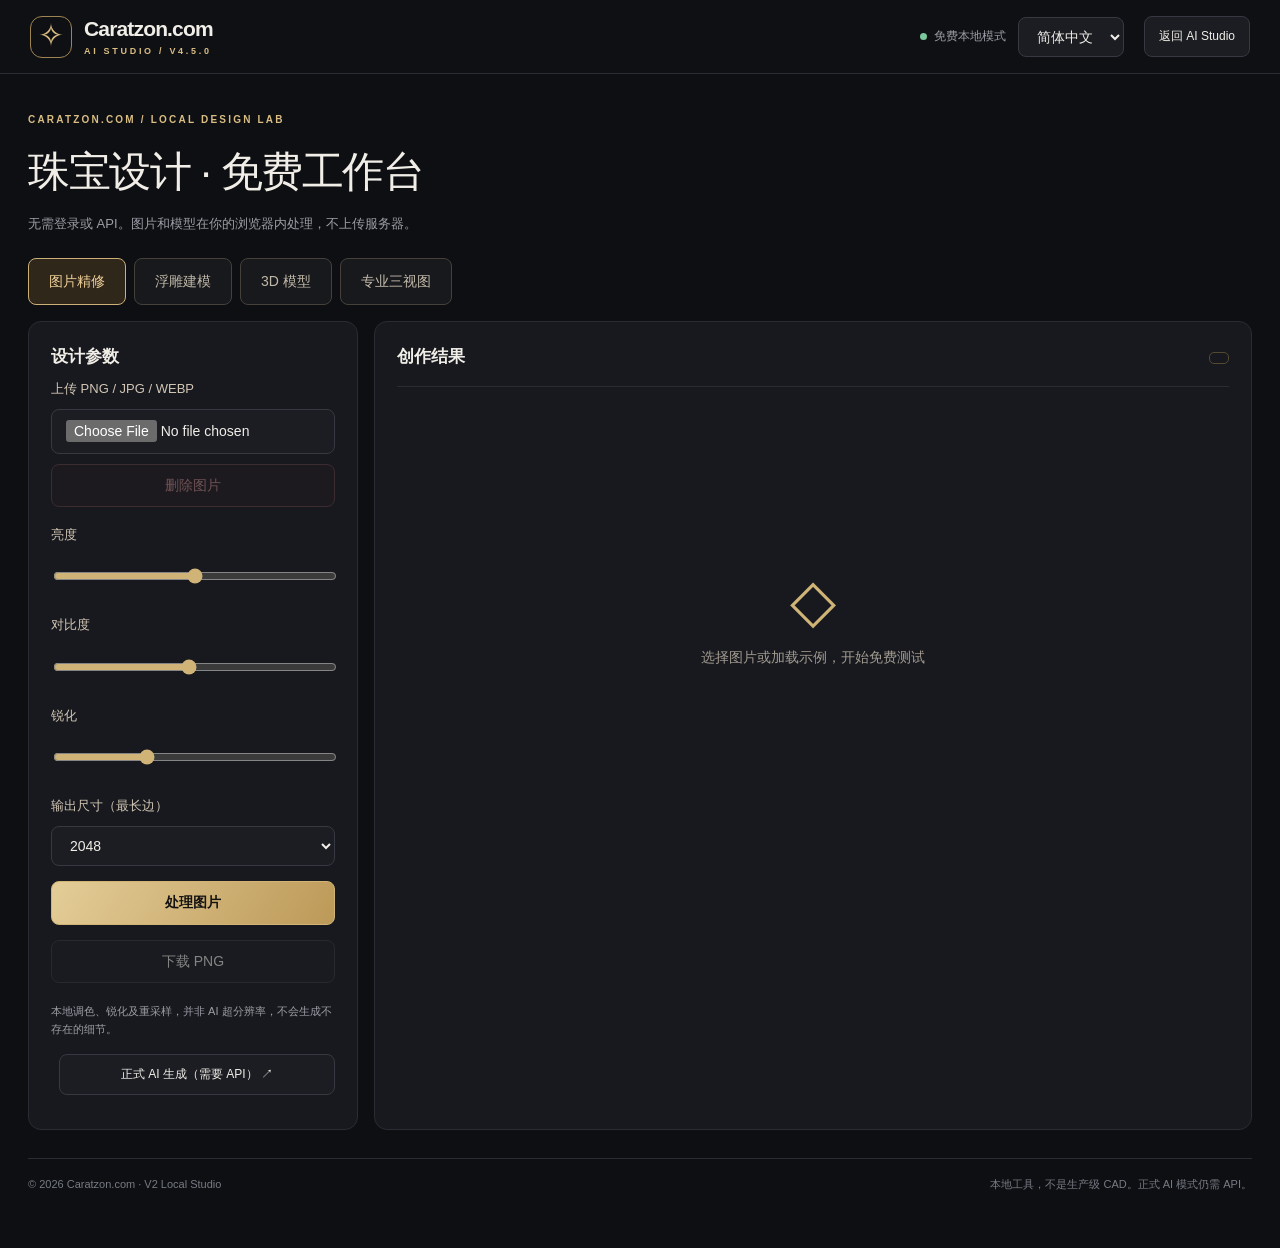
==== public/free-studio.html @ 01e40070 "3D" ====
<!DOCTYPE html><html lang="zh-Hans"><head><meta charset="UTF-8"><meta name="viewport" content="width=device-width,initial-scale=1"><title>Caratzon.com · Free Studio V2</title><link rel="stylesheet" href="style.css"><link rel="stylesheet" href="free.css?v=2.1"></head><body><header class="top"><a class="brand" href="./"><span class="mark">✧</span><span>Caratzon.com<small>AI STUDIO / V4.5.0</small></span></a><div class="topright"><span class="status live"><i></i><span data-l="free">免费本地模式</span></span><select id="freeLang"><option value="zh">简体中文</option><option value="en">English</option><option value="ru">Русский</option></select><a class="outline linkbtn" href="./" data-l="back">返回 AI Studio</a></div></header><main class="free-main"><div class="eyebrow">CARATZON.COM / LOCAL DESIGN LAB</div><h1 data-l="title">珠宝设计 · 免费工作台</h1><p class="muted" data-l="intro">无需登录或 API。图片和模型在你的浏览器内处理，不上传服务器。</p><div class="free-tabs" role="group"><button data-tab="image" data-l="photo">图片精修</button><button data-tab="relief" data-l="relief">浮雕建模</button><button data-tab="model" data-l="model">3D 模型</button><button data-tab="views" data-l="views">专业三视图</button></div><div class="free-grid"><section class="panel free-controls"><h2 data-l="input">设计参数</h2><div data-panel="image"><label data-l="upload">上传 PNG / JPG / WEBP</label><input type="file" id="photoFile" accept="image/png,image/jpeg,image/webp"><button type="button" class="outline clear-upload" id="clearPhoto" data-l="clearPhoto" disabled>删除图片</button><label data-l="brightness">亮度</label><input type="range" id="brightness" min="-40" max="40" value="0"><label data-l="contrast">对比度</label><input type="range" id="contrast" min="-30" max="50" value="8"><label data-l="sharp">锐化</label><input type="range" id="sharp" min="0" max="100" value="30"><label data-l="size">输出尺寸（最长边）</label><select id="photoSize"><option>1024</option><option selected>2048</option><option>3072</option></select><button class="gold" id="processPhoto" data-l="enhance">处理图片</button><button class="outline" id="savePhoto" data-l="downloadPNG" disabled>下载 PNG</button><p class="note" data-l="photoNote">本地调色、锐化及重采样，并非 AI 超分辨率，不会生成不存在的细节。</p></div><div data-panel="relief" hidden><label data-l="heightmap">上传灰阶高度图（白高黑低）</label><input type="file" id="reliefFile" accept="image/png,image/jpeg,image/webp"><button type="button" class="outline clear-upload" id="clearRelief" data-l="clearRelief" disabled>删除高度图</button><button class="outline" id="sampleRelief" data-l="sampleRelief">载入羽毛浮雕示例</button><img id="heightPreview" alt="Height map" hidden><label data-l="depth">浮雕高度（mm）</label><input type="number" id="depth" min="0.2" max="10" step="0.1" value="2"><label data-l="width">底板宽度（mm）</label><input type="number" id="width" min="5" max="100" value="32"><label data-l="base">底板厚度（mm）</label><input type="number" id="base" min="0.4" max="10" step="0.1" value="1.2"><label data-l="resolution">网格精度</label><select id="res"><option value="96">96</option><option value="160" selected>160</option><option value="256">256</option></select><label class="check"><input type="checkbox" id="invert"><span data-l="invert">反转高度（黑高白低）</span></label><button class="gold" id="buildRelief" data-l="build">生成实际浮雕网格</button><p class="note" data-l="reliefNote">根据亮度生成矩形封底浮雕；普通照片的亮度不等于真实深度。生产前需检查。</p></div><div data-panel="model" hidden><label data-l="localGLB">打开本地 GLB（≤ 40 MB）</label><input type="file" id="glbFile" accept=".glb"><button type="button" class="outline clear-upload" id="clearModel" data-l="clearModel" disabled>删除模型</button><button class="outline" id="sampleModel" data-l="sampleModel">打开精细戒指示例</button><p class="note" data-l="glbNote">支持普通静态三角网格 GLB；不支持 Draco、Meshopt、动画或纹理显示。材质为几何预览。</p></div><div data-panel="views" hidden><p class="muted" data-l="viewsIntro">从当前模型按固定正交方向生成同一比例的正面、侧面、俯视图。</p><button class="gold" id="makeViews" data-l="makeViews">生成三视图</button><button class="outline" id="saveViews" disabled data-l="downloadPNG">下载 PNG</button><button class="outline" id="printViews" disabled data-l="print">打印 / 保存 PDF</button><p class="note" data-l="viewsNote">投影方向取决于模型坐标轴。未自动标注尺寸或生成生产工程图。</p></div><div id="meshActions" hidden><hr><label data-l="material">预览材质</label><select id="mat"><option value="original" data-l="original">原始颜色</option><option value="gold" data-l="gold">金色</option><option value="silver" data-l="silver">银色</option><option value="gray" data-l="gray">灰模</option></select><div id="purposePanel" hidden style="border:1px solid #6d5d40;border-radius:8px;padding:12px;margin:12px 0"><label id="purposeLabel" for="modelPurpose">模型用途</label><select id="modelPurpose"><option value="display">展示用途</option><option value="production">生产用途</option></select><p id="purposeNote" class="note"></p><p class="note">AI Studio 转入的模型自动使用管理员本地视觉 AI 检查；手动导入文件默认只检查网格，补充原图后才会发送预览进行视觉检查。 / Transferred AI models are reviewed by private local AI; manually imported files stay in the browser unless you explicitly request visual review.</p><div id="productionControls" hidden><label id="prodRefLabel" for="prodRef" hidden style="display:none!important">原始参考图片（可选）</label><input id="prodRef" type="file" accept="image/png,image/jpeg,image/webp" hidden style="display:none!important"><button class="gold" id="prodGenerate" type="button" hidden style="display:none!important">生成无宝石生产模型</button><div id="prodReview" hidden><img id="prodImage" alt="Metal mounting reference" style="width:100%;max-height:240px;object-fit:contain;background:white"><p id="prodReviewNote" class="note"></p><button class="gold" id="prodApprove" type="button">确认参考图并转 3D</button><button class="outline" id="prodCancel" type="button">取消</button></div><label class="check" id="prodReuseWrap" hidden><input type="checkbox" id="prodReuse"><span id="prodReuseLabel">确认原模型没有任何宝石，直接使用原模型</span></label><button class="outline" id="side448" type="button">侧面深度检查 / Side view</button><p id="depth448" class="note" style="white-space:pre-wrap" hidden></p><div id="prodCheck" hidden><label id="prodSizeLabel" for="prodSize">实际最长边（mm）</label><input id="prodSize" type="number" min="1" max="500" step="0.01" placeholder="mm"><label class="check"><input type="checkbox" id="prodConfirmed"><span id="prodConfirmedLabel">已检查空石位及镶爪</span></label></div><p id="prodStatus" class="note" role="status" aria-live="polite"></p></div></div><button class="outline" id="saveGLB" disabled data-l="downloadGLB">下载 GLB</button><button class="outline" id="saveSTL" disabled data-l="downloadSTL">下载 STL</button><button class="outline" id="saveOBJ" disabled data-l="downloadOBJ">下载 OBJ + MTL</button><button class="outline" id="goViews" data-l="toViews">转到三视图</button></div><a class="outline linkbtn" href="./" data-l="paid">正式 AI 生成（需要 API） ↗</a></section><section class="panel free-output"><div class="paneltitle"><h2 data-l="output">创作结果</h2><span id="info" class="resultbadge"></span></div><div id="photoStage" hidden><canvas id="photoCanvas"></canvas></div><div id="modelStage" hidden><canvas id="meshCanvas" width="1000" height="760" tabindex="0"></canvas><p class="note" data-l="drag">拖动旋转 · 滚轮缩放 · 双击重置</p></div><div id="viewsStage" hidden><canvas id="viewsCanvas" width="2400" height="1000"></canvas></div><div id="empty" class="free-empty"><span>◇</span><p data-l="empty">选择图片或加载示例，开始免费测试</p></div><p id="message" role="status" aria-live="polite" class="note"></p></section></div><footer><span>© 2026 Caratzon.com · V2 Local Studio</span><span data-l="disclaimer">本地工具，不是生产级 CAD。正式 AI 模式仍需 API。</span></footer></main><script src="3d-export.js?v=2.0" defer></script><script src="mesh-lock.js?v=4.4.4" defer></script><script src="brooch450.js?v=4.5.0"></script><script src="product449.js?v=4.5.0"></script><script src="quality.js?v=4.5.0" defer></script><script src="mesh-clean.js?v=4.4.4" defer></script><script src="stone-region.js?v=4.4.8" defer></script><script src="transfer444.js?v=4.4.4"></script><script src="free.js?v=4.5.0" defer></script><script src="3d-print-supports.js?v=1.0" defer></script><script src="stone-fit.js?v=4.4.4" defer></script></body></html>
---- public/style.css ----
:root{color-scheme:dark;--bg:#0e0f12;--panel:#17191e;--border:#292c33;--gold:#d9bd83;--muted:#9c9da6;--text:#f1eee8;--side:228px}*{box-sizing:border-box}body{margin:0;background:var(--bg);color:var(--text);font-family:Inter,"Noto Sans SC","Microsoft YaHei",Arial,sans-serif;font-size:14px;line-height:1.55}button,input,textarea,select{font:inherit}button,a,select{cursor:pointer}button{color:inherit}button:disabled{opacity:.5;cursor:not-allowed}button:focus-visible,a:focus-visible,input:focus-visible,textarea:focus-visible,select:focus-visible{outline:2px solid var(--gold);outline-offset:3px}[hidden]{display:none!important}a{color:var(--gold);text-decoration:none}h1,h2,h3,p{margin:0}h1{font-size:clamp(26px,3.1vw,46px);font-weight:500;letter-spacing:-.035em}h2{font-size:20px;font-weight:600}h3{font-size:15px;font-weight:600}.top{height:74px;display:flex;align-items:center;justify-content:space-between;padding:0 30px;position:sticky;top:0;background:#101115f5;border-bottom:1px solid var(--border);z-index:5}.brand{display:flex;align-items:center;gap:12px;color:var(--text);font-size:21px;font-weight:650;letter-spacing:-.04em;line-height:1.1}.mark{width:42px;height:42px;border:1px solid #9f8453;border-radius:12px;display:grid;place-items:center;color:var(--gold);font-size:31px;font-weight:400}.brand small{display:block;font-size:9px;letter-spacing:.3em;color:var(--gold);margin-top:7px}.topright{display:flex;align-items:center;gap:12px}.status{display:flex;align-items:center;gap:7px;color:var(--muted);font-size:12px}.status i{width:7px;height:7px;border-radius:50%;background:#b69c66}.status.live i{background:#7ac89b}.outline,.gold,select,input,textarea{border:1px solid #363941;background:#1b1d22;border-radius:8px;color:var(--text);padding:10px 14px}.outline:hover{background:#292b31;border-color:#81704f}.gold{background:linear-gradient(120deg,#e4cd98,#bc9958);border-color:#d1b475;color:#141311;font-weight:700}.gold:hover{filter:brightness(1.12)}.layout{display:grid;grid-template-columns:var(--side) minmax(0,1fr);min-height:calc(100vh - 74px)}aside{position:sticky;top:74px;height:calc(100vh - 74px);border-right:1px solid var(--border);padding:24px 15px;display:flex;flex-direction:column;background:#111216;overflow:auto}.sideheading{color:#777b85;font-size:11px;letter-spacing:.09em;padding:0 12px 9px}.other{margin-top:25px}.nav{display:flex;align-items:center;gap:11px;width:100%;padding:12px;border:1px solid transparent;border-radius:8px;text-align:left;background:transparent;color:#bfc0c7;font-size:13px;margin:2px 0}.nav>span:first-child{font-size:19px;width:24px;text-align:center;color:#9a9da5;line-height:1}.nav:hover{background:#22242a}.nav.active{background:#30291e;border-color:#51432c;color:var(--gold)}.nav.active>span:first-child{color:var(--gold)}.sidefoot{margin-top:auto;padding:18px 12px 0;border-top:1px solid var(--border);font-size:12px;color:var(--muted)}.sidefoot p{margin:10px 0}.smallgold{color:var(--gold);font-size:10px;letter-spacing:.14em}main{padding:22px clamp(16px,3vw,40px) 0;max-width:1600px;width:100%;margin:auto}.crumb{color:#858791;font-size:12px;margin-bottom:15px}.hero{border:1px solid #463b2b;border-radius:14px;background:radial-gradient(ellipse at 90% 60%,#40311e 0,#201c17 32%,#17181c 70%);min-height:180px;display:flex;align-items:center;justify-content:space-between;padding:26px 34px;position:relative;overflow:hidden;gap:15px}.hero>div:first-child{z-index:1}.eyebrow{font-size:10px;color:var(--gold);letter-spacing:.22em;font-weight:700;margin-bottom:11px}.hero p{color:#bdb9b1;margin-top:10px;max-width:570px}.hero-art{width:245px;height:160px;flex:none;position:relative}.hero-art img{width:100%;height:100%;object-fit:contain;filter:drop-shadow(0 16px 30px #0009)}.sectionhead{display:flex;justify-content:space-between;align-items:center;margin:25px 0 13px;gap:10px}.sectionhead p{color:var(--muted);font-size:13px;margin-top:3px}.tinybadge,.resultbadge{color:var(--gold);font-size:11px;padding:5px 9px;border:1px solid #554831;border-radius:5px;white-space:nowrap}.workgrid{display:grid;grid-template-columns:minmax(280px,0.85fr) minmax(320px,1.15fr);gap:16px;align-items:start}.panel{background:var(--panel);border:1px solid var(--border);border-radius:13px;padding:19px;min-width:0}.paneltitle{display:flex;align-items:center;gap:10px;padding-bottom:15px;border-bottom:1px solid var(--border);margin-bottom:16px}.num{color:var(--gold);font-size:11px;letter-spacing:.1em}.resultbadge{margin-left:auto}.field{display:flex;flex-direction:column;gap:7px;margin-bottom:15px}.field label{font-size:12px;color:#d4d3d8;font-weight:600}.field select,.field input,.field textarea{width:100%;min-width:0}.field textarea{resize:vertical;min-height:96px;background:#111216}.field select,.field input{background:#111216}.fields{display:grid;grid-template-columns:1fr 1fr;gap:0 12px}.line{display:flex;justify-content:space-between;align-items:center;color:#84858c}.textbtn{border:0;padding:4px 0;background:none;color:var(--gold);font-size:12px;text-align:left}.drop{border:1px dashed #51515a;border-radius:9px;min-height:116px;display:flex;align-items:center;justify-content:center;flex-direction:column;gap:6px;background:#111216;text-align:center;position:relative;overflow:hidden;cursor:pointer}.drop:hover,.drop.drag{border-color:var(--gold)}.drop small{font-size:10px;color:var(--muted)}#uploadIcon{font-size:24px;color:var(--gold)}#uploadPreview{max-width:100%;max-height:150px;object-fit:contain;margin:8px}.action{width:100%;margin-top:7px;font-size:15px;padding:13px}.note{color:var(--muted);font-size:11px;margin-top:10px;line-height:1.6}.muted{color:var(--muted);font-size:13px}.resultarea{position:relative;min-height:318px;background:radial-gradient(ellipse at center,#2c2b2a,#111216 73%);border:1px solid #313238;border-radius:9px;overflow:hidden;display:grid;place-items:center}#imageResult,#modelResult{width:100%;min-width:0;text-align:center}#resultImage{width:100%;height:300px;object-fit:contain;display:block}.resultcaption,.modelhint{color:#a3a4ae;font-size:11px;padding:7px 10px 10px}model-viewer{width:100%;height:300px;display:block;background:transparent}.resultactions{display:flex;gap:8px;flex-wrap:wrap;margin-top:14px}.resultactions button{flex:1;white-space:nowrap;font-size:12px;padding:9px 7px}.loading{position:absolute;inset:0;background:#15161be8;display:flex;align-items:center;justify-content:center;flex-direction:column;gap:11px;text-align:center;padding:15px}.loading p{color:var(--muted);font-size:12px}.spinner{width:40px;height:40px;border:2px solid #444;border-top-color:var(--gold);border-radius:50%;animation:spin 1s linear infinite}@keyframes spin{to{transform:rotate(360deg)}}.cards,.gallery{display:grid;grid-template-columns:repeat(3,minmax(0,1fr));gap:13px}.inspo{background:#17191d;border:1px solid var(--border);border-radius:10px;overflow:hidden;text-align:left;padding:0}.inspo:hover{border-color:var(--gold)}.inspo img{width:100%;height:145px;object-fit:contain;background:radial-gradient(ellipse at center,#2c2824,#121318 80%)}.inspo>span{display:flex;flex-direction:column;gap:3px;padding:11px 14px}.inspo small{font-size:10px;letter-spacing:.12em;color:var(--muted)}.extra{margin-top:25px}.extra .muted{margin-bottom:18px}.galleryitem{background:#111216;border:1px solid var(--border);padding:10px;border-radius:8px;min-width:0}.galleryitem img{width:100%;height:145px;object-fit:contain}.galleryitem p{overflow-wrap:anywhere;font-size:12px;margin:6px 0}.galleryitem button{margin-right:10px}.modeltile{height:145px;display:grid;place-items:center;font-size:35px;color:var(--gold)}.localfile,.linkbtn{display:inline-block;margin:12px 0;font-size:12px}.localfile{cursor:pointer}.linkbtn{margin-left:8px}footer{display:flex;justify-content:space-between;gap:10px;margin-top:28px;border-top:1px solid var(--border);padding:17px 0;color:#777b85;font-size:11px}dialog{background:#1c1e23;color:var(--text);border:1px solid #514632;border-radius:13px;max-width:440px;width:calc(100% - 32px);padding:26px}dialog::backdrop{background:#000a}dialog form{position:relative}dialog p{margin:12px 0}.close{position:absolute;right:0;top:-8px;border:0;background:none;font-size:25px;color:var(--muted)}#logout{margin-left:12px}#toast{position:fixed;right:20px;bottom:20px;max-width:min(430px,calc(100% - 40px));background:#28251e;border:1px solid #8e784b;color:#f3e6ca;border-radius:9px;padding:13px 17px;z-index:10;opacity:0;pointer-events:none;transition:opacity .2s}#toast.show{opacity:1}.mobile{display:none}@media(max-width:1050px){:root{--side:195px}.workgrid{grid-template-columns:1fr}.hero-art{width:185px}.top{padding:0 19px}}@media(max-width:700px){.top{height:64px;padding:0 12px;gap:8px}.brand{font-size:16px;gap:6px}.mark{width:33px;height:33px;font-size:24px}.brand small{font-size:8px}.topright{gap:6px}.topright select,.topright button{font-size:11px;padding:7px 6px}.status{display:none}.mobile{display:block;background:transparent;border:0;font-size:20px}.layout{display:block}aside{display:none;position:fixed;top:64px;left:0;width:230px;height:calc(100vh - 64px);z-index:4;box-shadow:12px 0 40px #000b}aside.open{display:flex}main{padding:15px 12px 0}.hero{min-height:145px;padding:19px 16px}.hero-art{width:110px;height:110px}.hero p{font-size:12px}.eyebrow{font-size:8px}.panel{padding:14px}.workgrid{grid-template-columns:1fr}.cards,.gallery{grid-template-columns:repeat(2,minmax(0,1fr))}.inspo img{height:115px}footer{flex-direction:column}.sectionhead h2{font-size:18px}.tinybadge{white-space:normal;text-align:center}}

.smart-plan{margin-top:16px;padding:14px 15px;border:1px solid #665538;border-radius:10px;background:#1c1b1a;display:grid;gap:7px;font-size:13px;line-height:1.55;color:#d9d5ca;overflow-wrap:anywhere}.smart-plan[hidden],.smart-empty[hidden]{display:none!important}.smart-plan strong{color:#e5ca8e;font-size:14px}.smart-plan details{border-top:1px solid #3c3831;padding-top:8px}.smart-plan summary{cursor:pointer;color:#c5b082}.smart-plan p{margin:0}.smart-plan .smart-check{color:#b9d0b7}.smart-empty{min-height:280px;display:grid;place-items:center;padding:32px;text-align:center;color:#e8b0a7;line-height:1.7}

/* V3.5 cloud 3D workspace */
.cloud3d{margin-top:22px;scroll-margin-top:86px}.cloud3d h4{margin:0 0 7px;font-size:14px}.cloud3d-handoff{display:grid;grid-template-columns:132px 1fr;gap:18px;align-items:center;padding:14px;margin:14px 0;background:#111216;border:1px solid #303139;border-radius:10px}.cloud3d-thumb{height:132px;background:#0d0e11;border-radius:8px;display:grid;place-items:center;overflow:hidden;text-align:center;color:#9b9ca8;font-size:12px}.cloud3d-thumb img{max-width:100%;max-height:132px;object-fit:contain}.cloud3d-steps{display:grid;grid-template-columns:1fr 1fr;gap:18px;padding:4px 0}.cloud3d-steps p,.cloud3d-handoff p{margin:6px 0;line-height:1.6}.cloud3d-actions{display:flex;align-items:center;gap:9px;flex-wrap:wrap}.cloud3d-actions button,.cloud3d-actions a{min-height:40px;display:inline-flex;align-items:center;justify-content:center;text-decoration:none;font-size:13px;padding:9px 13px}.cloud3d-topactions{margin:15px 0}.cloud3d-bottomactions{margin-top:15px}.cloud3d iframe{width:100%;height:1000px;border:1px solid #383943;border-radius:10px;background:#111216;display:block}.cloud3d [hidden]{display:none!important}.cloud3d [disabled]{opacity:.45;cursor:not-allowed}.cloud3d #cloud3dMessage{color:#e1c17f;min-height:1em}.cloud3d .paneltitle{flex-wrap:wrap}@media(max-width:640px){.cloud3d-handoff,.cloud3d-steps{grid-template-columns:1fr}.cloud3d-thumb{width:132px}.cloud3d iframe{height:1250px}.cloud3d .resultbadge{margin-left:0}}
---- public/free.css ----
.free-main{max-width:1450px;margin:0 auto;padding:38px 28px}.free-main h1{font-size:clamp(25px,4vw,42px);margin:10px 0}.free-main h2{font-size:17px}.free-tabs{display:flex;gap:8px;flex-wrap:wrap;margin:24px 0 16px}.free-tabs button{border:1px solid #45413a;background:#18191d;color:#c1b8a8;border-radius:8px;padding:12px 20px}.free-tabs button.active{border-color:#cbb078;color:#efd099;background:#30271b}.free-grid{display:grid;grid-template-columns:minmax(265px,330px) minmax(0,1fr);gap:16px}.free-controls,.free-output{padding:22px;min-width:0}.free-controls [data-panel]:not([hidden]),#meshActions:not([hidden]){display:flex;flex-direction:column;gap:10px}.free-controls label{font-size:13px;color:#d2c6b5;margin-top:8px}.free-controls input:not([type=checkbox]),.free-controls select{width:100%;max-width:100%;box-sizing:border-box}.free-controls input[type=range]{accent-color:#d0b477}.free-controls button,.free-controls a{margin-top:5px}.free-controls .check{display:flex;align-items:center;gap:8px}.free-controls .linkbtn{display:block;text-align:center;margin-top:16px}#heightPreview{width:100%;max-height:145px;object-fit:contain;background:#222}.free-output canvas{display:block;width:100%;height:auto;max-height:70vh;object-fit:contain;background:#17191c;border-radius:8px}#meshCanvas{touch-action:none;cursor:grab}#viewsCanvas{background:white}.free-empty{display:grid;place-content:center;text-align:center;min-height:420px;color:#a29b90}.free-empty span{font-size:60px;color:#d0b477}.free-output .paneltitle{margin-bottom:15px}#message{min-height:1.5em;overflow-wrap:anywhere}.free-controls hr{border:0;border-top:1px solid #3e3932;margin:14px 0 4px}.free-main [hidden]{display:none!important}@media(max-width:760px){.free-main{padding:20px 12px}.free-grid{grid-template-columns:1fr}.free-controls,.free-output{padding:16px}.free-tabs button{flex:1;padding:9px 10px}.free-empty{min-height:200px}.topright .linkbtn{font-size:11px}}

.free-controls .clear-upload{border-color:#74474a;color:#f0a5a5;background:#281d21;margin-top:0}.free-controls .clear-upload:hover:not(:disabled){border-color:#e39494;background:#39252a}.free-controls .clear-upload:disabled{opacity:.4;cursor:not-allowed}
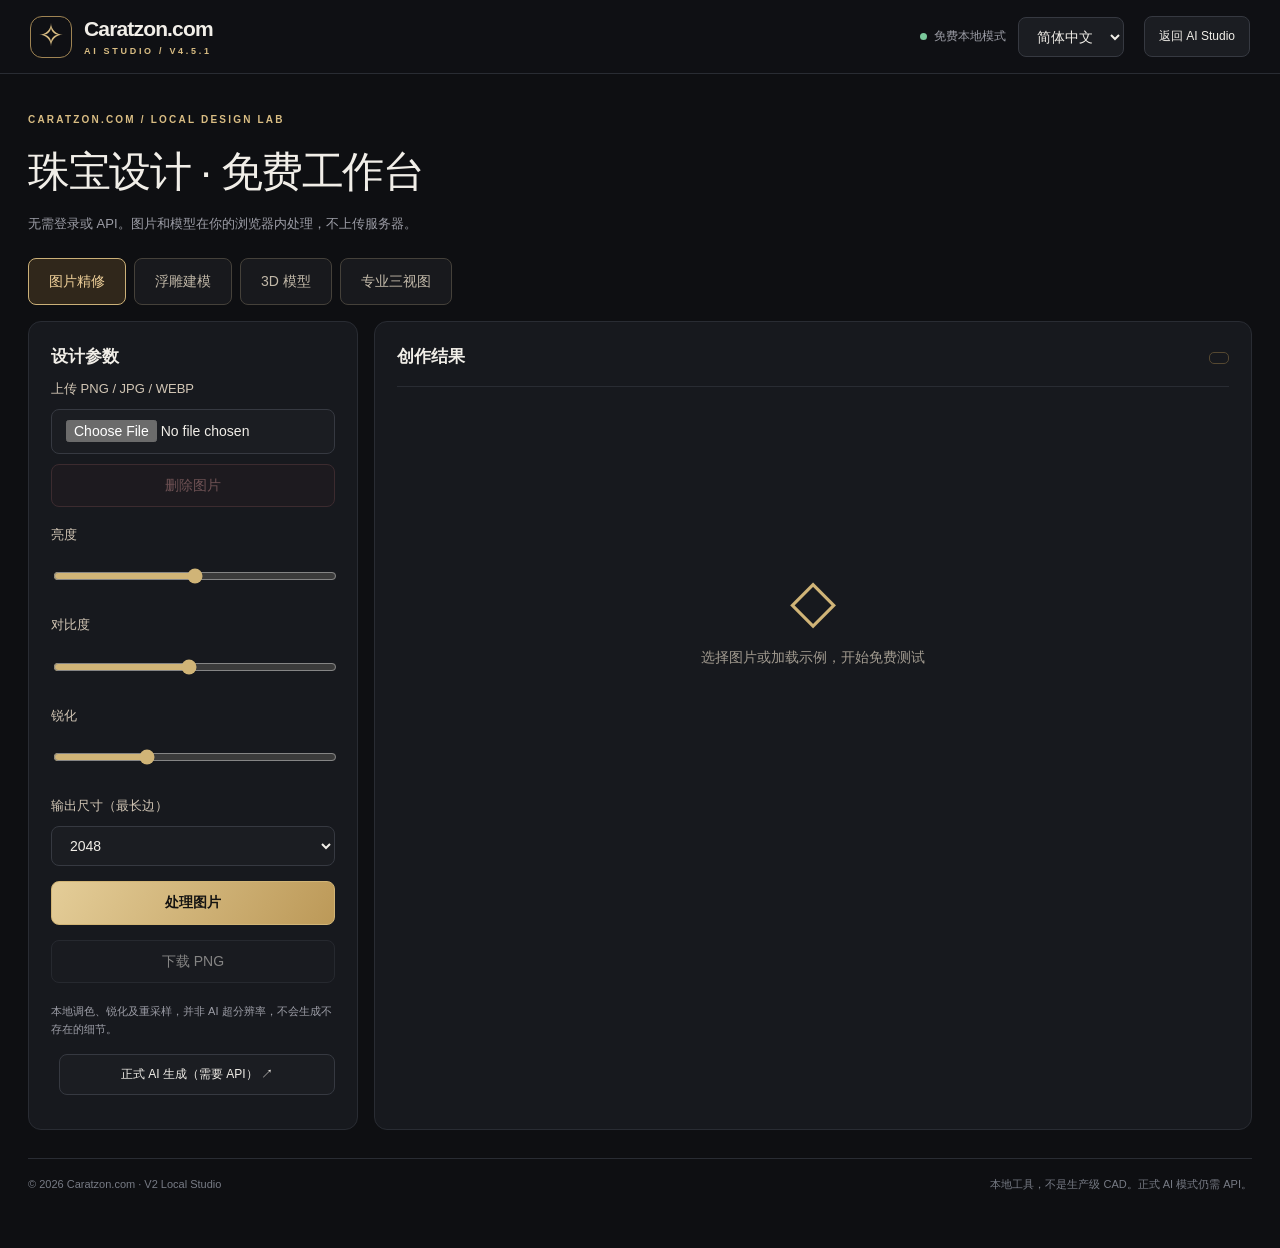
==== commit 9fa6a1f2: "review unavailable" ====
--- a/public/free-studio.html
+++ b/public/free-studio.html
@@ -1 +1 @@
-<!DOCTYPE html><html lang="zh-Hans"><head><meta charset="UTF-8"><meta name="viewport" content="width=device-width,initial-scale=1"><title>Caratzon.com · Free Studio V2</title><link rel="stylesheet" href="style.css"><link rel="stylesheet" href="free.css?v=2.1"></head><body><header class="top"><a class="brand" href="./"><span class="mark">✧</span><span>Caratzon.com<small>AI STUDIO / V4.5.0</small></span></a><div class="topright"><span class="status live"><i></i><span data-l="free">免费本地模式</span></span><select id="freeLang"><option value="zh">简体中文</option><option value="en">English</option><option value="ru">Русский</option></select><a class="outline linkbtn" href="./" data-l="back">返回 AI Studio</a></div></header><main class="free-main"><div class="eyebrow">CARATZON.COM / LOCAL DESIGN LAB</div><h1 data-l="title">珠宝设计 · 免费工作台</h1><p class="muted" data-l="intro">无需登录或 API。图片和模型在你的浏览器内处理，不上传服务器。</p><div class="free-tabs" role="group"><button data-tab="image" data-l="photo">图片精修</button><button data-tab="relief" data-l="relief">浮雕建模</button><button data-tab="model" data-l="model">3D 模型</button><button data-tab="views" data-l="views">专业三视图</button></div><div class="free-grid"><section class="panel free-controls"><h2 data-l="input">设计参数</h2><div data-panel="image"><label data-l="upload">上传 PNG / JPG / WEBP</label><input type="file" id="photoFile" accept="image/png,image/jpeg,image/webp"><button type="button" class="outline clear-upload" id="clearPhoto" data-l="clearPhoto" disabled>删除图片</button><label data-l="brightness">亮度</label><input type="range" id="brightness" min="-40" max="40" value="0"><label data-l="contrast">对比度</label><input type="range" id="contrast" min="-30" max="50" value="8"><label data-l="sharp">锐化</label><input type="range" id="sharp" min="0" max="100" value="30"><label data-l="size">输出尺寸（最长边）</label><select id="photoSize"><option>1024</option><option selected>2048</option><option>3072</option></select><button class="gold" id="processPhoto" data-l="enhance">处理图片</button><button class="outline" id="savePhoto" data-l="downloadPNG" disabled>下载 PNG</button><p class="note" data-l="photoNote">本地调色、锐化及重采样，并非 AI 超分辨率，不会生成不存在的细节。</p></div><div data-panel="relief" hidden><label data-l="heightmap">上传灰阶高度图（白高黑低）</label><input type="file" id="reliefFile" accept="image/png,image/jpeg,image/webp"><button type="button" class="outline clear-upload" id="clearRelief" data-l="clearRelief" disabled>删除高度图</button><button class="outline" id="sampleRelief" data-l="sampleRelief">载入羽毛浮雕示例</button><img id="heightPreview" alt="Height map" hidden><label data-l="depth">浮雕高度（mm）</label><input type="number" id="depth" min="0.2" max="10" step="0.1" value="2"><label data-l="width">底板宽度（mm）</label><input type="number" id="width" min="5" max="100" value="32"><label data-l="base">底板厚度（mm）</label><input type="number" id="base" min="0.4" max="10" step="0.1" value="1.2"><label data-l="resolution">网格精度</label><select id="res"><option value="96">96</option><option value="160" selected>160</option><option value="256">256</option></select><label class="check"><input type="checkbox" id="invert"><span data-l="invert">反转高度（黑高白低）</span></label><button class="gold" id="buildRelief" data-l="build">生成实际浮雕网格</button><p class="note" data-l="reliefNote">根据亮度生成矩形封底浮雕；普通照片的亮度不等于真实深度。生产前需检查。</p></div><div data-panel="model" hidden><label data-l="localGLB">打开本地 GLB（≤ 40 MB）</label><input type="file" id="glbFile" accept=".glb"><button type="button" class="outline clear-upload" id="clearModel" data-l="clearModel" disabled>删除模型</button><button class="outline" id="sampleModel" data-l="sampleModel">打开精细戒指示例</button><p class="note" data-l="glbNote">支持普通静态三角网格 GLB；不支持 Draco、Meshopt、动画或纹理显示。材质为几何预览。</p></div><div data-panel="views" hidden><p class="muted" data-l="viewsIntro">从当前模型按固定正交方向生成同一比例的正面、侧面、俯视图。</p><button class="gold" id="makeViews" data-l="makeViews">生成三视图</button><button class="outline" id="saveViews" disabled data-l="downloadPNG">下载 PNG</button><button class="outline" id="printViews" disabled data-l="print">打印 / 保存 PDF</button><p class="note" data-l="viewsNote">投影方向取决于模型坐标轴。未自动标注尺寸或生成生产工程图。</p></div><div id="meshActions" hidden><hr><label data-l="material">预览材质</label><select id="mat"><option value="original" data-l="original">原始颜色</option><option value="gold" data-l="gold">金色</option><option value="silver" data-l="silver">银色</option><option value="gray" data-l="gray">灰模</option></select><div id="purposePanel" hidden style="border:1px solid #6d5d40;border-radius:8px;padding:12px;margin:12px 0"><label id="purposeLabel" for="modelPurpose">模型用途</label><select id="modelPurpose"><option value="display">展示用途</option><option value="production">生产用途</option></select><p id="purposeNote" class="note"></p><p class="note">AI Studio 转入的模型自动使用管理员本地视觉 AI 检查；手动导入文件默认只检查网格，补充原图后才会发送预览进行视觉检查。 / Transferred AI models are reviewed by private local AI; manually imported files stay in the browser unless you explicitly request visual review.</p><div id="productionControls" hidden><label id="prodRefLabel" for="prodRef" hidden style="display:none!important">原始参考图片（可选）</label><input id="prodRef" type="file" accept="image/png,image/jpeg,image/webp" hidden style="display:none!important"><button class="gold" id="prodGenerate" type="button" hidden style="display:none!important">生成无宝石生产模型</button><div id="prodReview" hidden><img id="prodImage" alt="Metal mounting reference" style="width:100%;max-height:240px;object-fit:contain;background:white"><p id="prodReviewNote" class="note"></p><button class="gold" id="prodApprove" type="button">确认参考图并转 3D</button><button class="outline" id="prodCancel" type="button">取消</button></div><label class="check" id="prodReuseWrap" hidden><input type="checkbox" id="prodReuse"><span id="prodReuseLabel">确认原模型没有任何宝石，直接使用原模型</span></label><button class="outline" id="side448" type="button">侧面深度检查 / Side view</button><p id="depth448" class="note" style="white-space:pre-wrap" hidden></p><div id="prodCheck" hidden><label id="prodSizeLabel" for="prodSize">实际最长边（mm）</label><input id="prodSize" type="number" min="1" max="500" step="0.01" placeholder="mm"><label class="check"><input type="checkbox" id="prodConfirmed"><span id="prodConfirmedLabel">已检查空石位及镶爪</span></label></div><p id="prodStatus" class="note" role="status" aria-live="polite"></p></div></div><button class="outline" id="saveGLB" disabled data-l="downloadGLB">下载 GLB</button><button class="outline" id="saveSTL" disabled data-l="downloadSTL">下载 STL</button><button class="outline" id="saveOBJ" disabled data-l="downloadOBJ">下载 OBJ + MTL</button><button class="outline" id="goViews" data-l="toViews">转到三视图</button></div><a class="outline linkbtn" href="./" data-l="paid">正式 AI 生成（需要 API） ↗</a></section><section class="panel free-output"><div class="paneltitle"><h2 data-l="output">创作结果</h2><span id="info" class="resultbadge"></span></div><div id="photoStage" hidden><canvas id="photoCanvas"></canvas></div><div id="modelStage" hidden><canvas id="meshCanvas" width="1000" height="760" tabindex="0"></canvas><p class="note" data-l="drag">拖动旋转 · 滚轮缩放 · 双击重置</p></div><div id="viewsStage" hidden><canvas id="viewsCanvas" width="2400" height="1000"></canvas></div><div id="empty" class="free-empty"><span>◇</span><p data-l="empty">选择图片或加载示例，开始免费测试</p></div><p id="message" role="status" aria-live="polite" class="note"></p></section></div><footer><span>© 2026 Caratzon.com · V2 Local Studio</span><span data-l="disclaimer">本地工具，不是生产级 CAD。正式 AI 模式仍需 API。</span></footer></main><script src="3d-export.js?v=2.0" defer></script><script src="mesh-lock.js?v=4.4.4" defer></script><script src="brooch450.js?v=4.5.0"></script><script src="product449.js?v=4.5.0"></script><script src="quality.js?v=4.5.0" defer></script><script src="mesh-clean.js?v=4.4.4" defer></script><script src="stone-region.js?v=4.4.8" defer></script><script src="transfer444.js?v=4.4.4"></script><script src="free.js?v=4.5.0" defer></script><script src="3d-print-supports.js?v=1.0" defer></script><script src="stone-fit.js?v=4.4.4" defer></script></body></html>
+<!DOCTYPE html><html lang="zh-Hans"><head><meta charset="UTF-8"><meta name="viewport" content="width=device-width,initial-scale=1"><title>Caratzon.com · Free Studio V2</title><link rel="stylesheet" href="style.css"><link rel="stylesheet" href="free.css?v=2.1"></head><body><header class="top"><a class="brand" href="./"><span class="mark">✧</span><span>Caratzon.com<small>AI STUDIO / V4.5.1</small></span></a><div class="topright"><span class="status live"><i></i><span data-l="free">免费本地模式</span></span><select id="freeLang"><option value="zh">简体中文</option><option value="en">English</option><option value="ru">Русский</option></select><a class="outline linkbtn" href="./" data-l="back">返回 AI Studio</a></div></header><main class="free-main"><div class="eyebrow">CARATZON.COM / LOCAL DESIGN LAB</div><h1 data-l="title">珠宝设计 · 免费工作台</h1><p class="muted" data-l="intro">无需登录或 API。图片和模型在你的浏览器内处理，不上传服务器。</p><div class="free-tabs" role="group"><button data-tab="image" data-l="photo">图片精修</button><button data-tab="relief" data-l="relief">浮雕建模</button><button data-tab="model" data-l="model">3D 模型</button><button data-tab="views" data-l="views">专业三视图</button></div><div class="free-grid"><section class="panel free-controls"><h2 data-l="input">设计参数</h2><div data-panel="image"><label data-l="upload">上传 PNG / JPG / WEBP</label><input type="file" id="photoFile" accept="image/png,image/jpeg,image/webp"><button type="button" class="outline clear-upload" id="clearPhoto" data-l="clearPhoto" disabled>删除图片</button><label data-l="brightness">亮度</label><input type="range" id="brightness" min="-40" max="40" value="0"><label data-l="contrast">对比度</label><input type="range" id="contrast" min="-30" max="50" value="8"><label data-l="sharp">锐化</label><input type="range" id="sharp" min="0" max="100" value="30"><label data-l="size">输出尺寸（最长边）</label><select id="photoSize"><option>1024</option><option selected>2048</option><option>3072</option></select><button class="gold" id="processPhoto" data-l="enhance">处理图片</button><button class="outline" id="savePhoto" data-l="downloadPNG" disabled>下载 PNG</button><p class="note" data-l="photoNote">本地调色、锐化及重采样，并非 AI 超分辨率，不会生成不存在的细节。</p></div><div data-panel="relief" hidden><label data-l="heightmap">上传灰阶高度图（白高黑低）</label><input type="file" id="reliefFile" accept="image/png,image/jpeg,image/webp"><button type="button" class="outline clear-upload" id="clearRelief" data-l="clearRelief" disabled>删除高度图</button><button class="outline" id="sampleRelief" data-l="sampleRelief">载入羽毛浮雕示例</button><img id="heightPreview" alt="Height map" hidden><label data-l="depth">浮雕高度（mm）</label><input type="number" id="depth" min="0.2" max="10" step="0.1" value="2"><label data-l="width">底板宽度（mm）</label><input type="number" id="width" min="5" max="100" value="32"><label data-l="base">底板厚度（mm）</label><input type="number" id="base" min="0.4" max="10" step="0.1" value="1.2"><label data-l="resolution">网格精度</label><select id="res"><option value="96">96</option><option value="160" selected>160</option><option value="256">256</option></select><label class="check"><input type="checkbox" id="invert"><span data-l="invert">反转高度（黑高白低）</span></label><button class="gold" id="buildRelief" data-l="build">生成实际浮雕网格</button><p class="note" data-l="reliefNote">根据亮度生成矩形封底浮雕；普通照片的亮度不等于真实深度。生产前需检查。</p></div><div data-panel="model" hidden><label data-l="localGLB">打开本地 GLB（≤ 40 MB）</label><input type="file" id="glbFile" accept=".glb"><button type="button" class="outline clear-upload" id="clearModel" data-l="clearModel" disabled>删除模型</button><button class="outline" id="sampleModel" data-l="sampleModel">打开精细戒指示例</button><p class="note" data-l="glbNote">支持普通静态三角网格 GLB；不支持 Draco、Meshopt、动画或纹理显示。材质为几何预览。</p></div><div data-panel="views" hidden><p class="muted" data-l="viewsIntro">从当前模型按固定正交方向生成同一比例的正面、侧面、俯视图。</p><button class="gold" id="makeViews" data-l="makeViews">生成三视图</button><button class="outline" id="saveViews" disabled data-l="downloadPNG">下载 PNG</button><button class="outline" id="printViews" disabled data-l="print">打印 / 保存 PDF</button><p class="note" data-l="viewsNote">投影方向取决于模型坐标轴。未自动标注尺寸或生成生产工程图。</p></div><div id="meshActions" hidden><hr><label data-l="material">预览材质</label><select id="mat"><option value="original" data-l="original">原始颜色</option><option value="gold" data-l="gold">金色</option><option value="silver" data-l="silver">银色</option><option value="gray" data-l="gray">灰模</option></select><div id="purposePanel" hidden style="border:1px solid #6d5d40;border-radius:8px;padding:12px;margin:12px 0"><label id="purposeLabel" for="modelPurpose">模型用途</label><select id="modelPurpose"><option value="display">展示用途</option><option value="production">生产用途</option></select><p id="purposeNote" class="note"></p><p class="note">AI Studio 转入的模型自动使用管理员本地视觉 AI 检查；手动导入文件默认只检查网格，补充原图后才会发送预览进行视觉检查。 / Transferred AI models are reviewed by private local AI; manually imported files stay in the browser unless you explicitly request visual review.</p><div id="productionControls" hidden><label id="prodRefLabel" for="prodRef" hidden style="display:none!important">原始参考图片（可选）</label><input id="prodRef" type="file" accept="image/png,image/jpeg,image/webp" hidden style="display:none!important"><button class="gold" id="prodGenerate" type="button" hidden style="display:none!important">生成无宝石生产模型</button><div id="prodReview" hidden><img id="prodImage" alt="Metal mounting reference" style="width:100%;max-height:240px;object-fit:contain;background:white"><p id="prodReviewNote" class="note"></p><button class="gold" id="prodApprove" type="button">确认参考图并转 3D</button><button class="outline" id="prodCancel" type="button">取消</button></div><label class="check" id="prodReuseWrap" hidden><input type="checkbox" id="prodReuse"><span id="prodReuseLabel">确认原模型没有任何宝石，直接使用原模型</span></label><button class="outline" id="side448" type="button">侧面深度检查 / Side view</button><p id="depth448" class="note" style="white-space:pre-wrap" hidden></p><div id="prodCheck" hidden><label id="prodSizeLabel" for="prodSize">实际最长边（mm）</label><input id="prodSize" type="number" min="1" max="500" step="0.01" placeholder="mm"><label class="check"><input type="checkbox" id="prodConfirmed"><span id="prodConfirmedLabel">已检查空石位及镶爪</span></label></div><p id="prodStatus" class="note" role="status" aria-live="polite"></p></div></div><button class="outline" id="saveGLB" disabled data-l="downloadGLB">下载 GLB</button><button class="outline" id="saveSTL" disabled data-l="downloadSTL">下载 STL</button><button class="outline" id="saveOBJ" disabled data-l="downloadOBJ">下载 OBJ + MTL</button><button class="outline" id="goViews" data-l="toViews">转到三视图</button></div><a class="outline linkbtn" href="./" data-l="paid">正式 AI 生成（需要 API） ↗</a></section><section class="panel free-output"><div class="paneltitle"><h2 data-l="output">创作结果</h2><span id="info" class="resultbadge"></span></div><div id="photoStage" hidden><canvas id="photoCanvas"></canvas></div><div id="modelStage" hidden><canvas id="meshCanvas" width="1000" height="760" tabindex="0"></canvas><p class="note" data-l="drag">拖动旋转 · 滚轮缩放 · 双击重置</p></div><div id="viewsStage" hidden><canvas id="viewsCanvas" width="2400" height="1000"></canvas></div><div id="empty" class="free-empty"><span>◇</span><p data-l="empty">选择图片或加载示例，开始免费测试</p></div><p id="message" role="status" aria-live="polite" class="note"></p></section></div><footer><span>© 2026 Caratzon.com · V2 Local Studio</span><span data-l="disclaimer">本地工具，不是生产级 CAD。正式 AI 模式仍需 API。</span></footer></main><script src="3d-export.js?v=2.0" defer></script><script src="mesh-lock.js?v=4.4.4" defer></script><script src="brooch450.js?v=4.5.1"></script><script src="product449.js?v=4.5.1"></script><script src="quality.js?v=4.5.1" defer></script><script src="mesh-clean.js?v=4.4.4" defer></script><script src="stone-region.js?v=4.4.8" defer></script><script src="transfer444.js?v=4.4.4"></script><script src="free.js?v=4.5.1" defer></script><script src="3d-print-supports.js?v=1.0" defer></script><script src="stone-fit.js?v=4.4.4" defer></script></body></html>
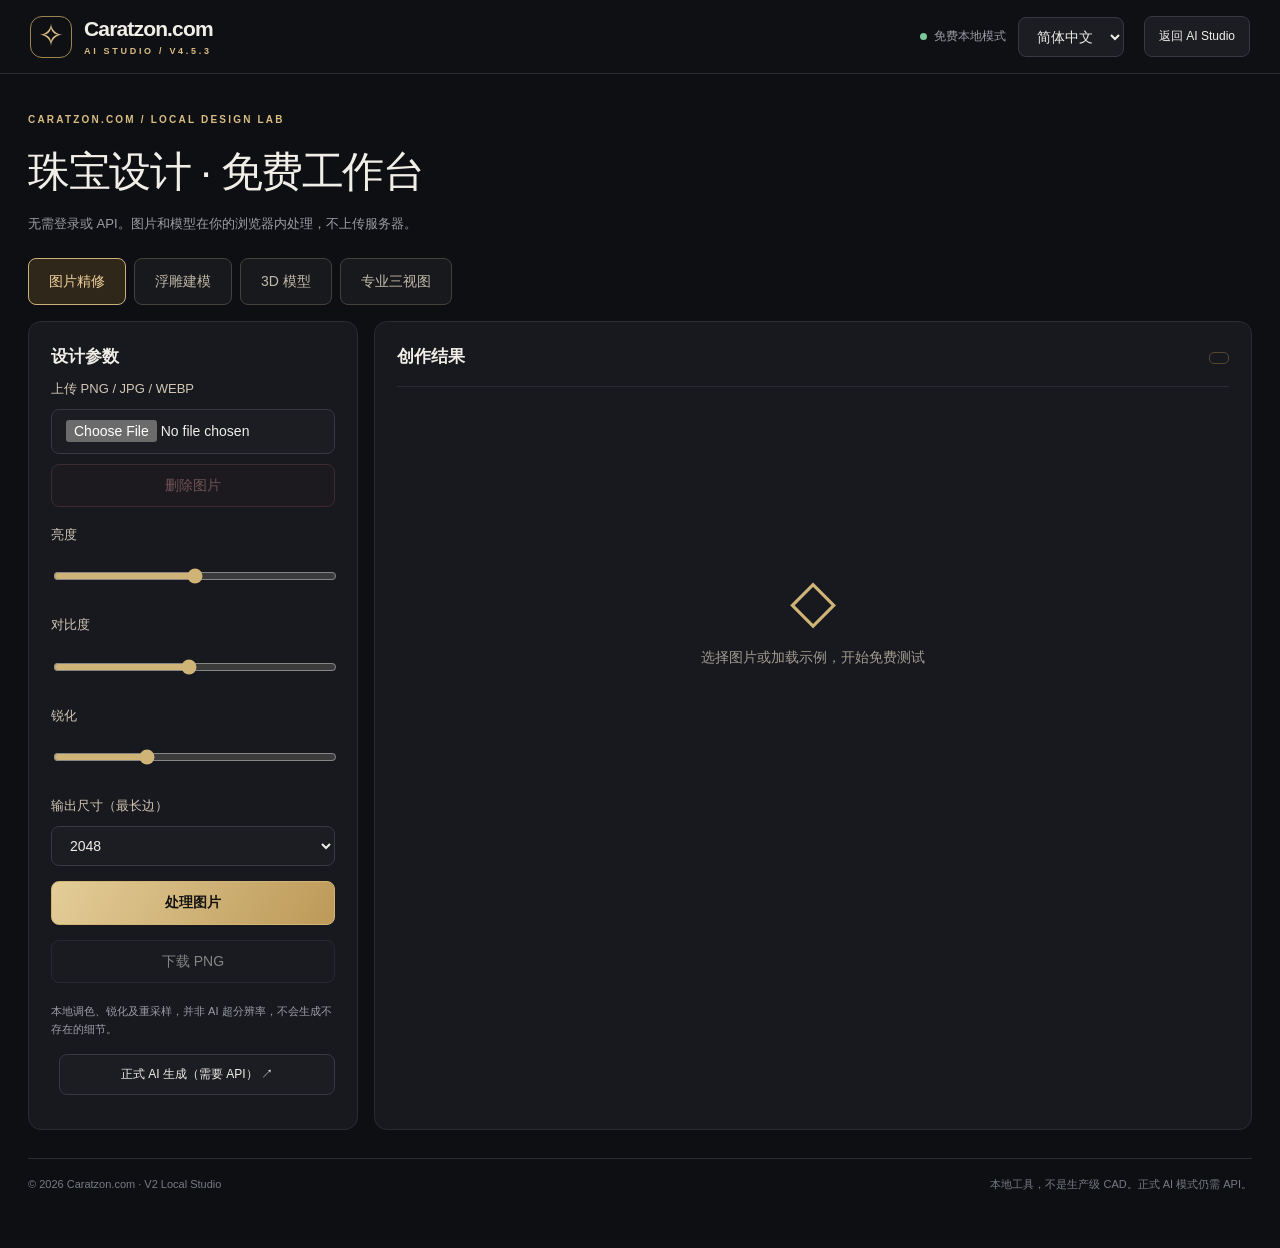
==== commit a9857214: "3d" ====
--- a/public/free-studio.html
+++ b/public/free-studio.html
@@ -1 +1 @@
-<!DOCTYPE html><html lang="zh-Hans"><head><meta charset="UTF-8"><meta name="viewport" content="width=device-width,initial-scale=1"><title>Caratzon.com · Free Studio V2</title><link rel="stylesheet" href="style.css"><link rel="stylesheet" href="free.css?v=2.1"></head><body><header class="top"><a class="brand" href="./"><span class="mark">✧</span><span>Caratzon.com<small>AI STUDIO / V4.5.1</small></span></a><div class="topright"><span class="status live"><i></i><span data-l="free">免费本地模式</span></span><select id="freeLang"><option value="zh">简体中文</option><option value="en">English</option><option value="ru">Русский</option></select><a class="outline linkbtn" href="./" data-l="back">返回 AI Studio</a></div></header><main class="free-main"><div class="eyebrow">CARATZON.COM / LOCAL DESIGN LAB</div><h1 data-l="title">珠宝设计 · 免费工作台</h1><p class="muted" data-l="intro">无需登录或 API。图片和模型在你的浏览器内处理，不上传服务器。</p><div class="free-tabs" role="group"><button data-tab="image" data-l="photo">图片精修</button><button data-tab="relief" data-l="relief">浮雕建模</button><button data-tab="model" data-l="model">3D 模型</button><button data-tab="views" data-l="views">专业三视图</button></div><div class="free-grid"><section class="panel free-controls"><h2 data-l="input">设计参数</h2><div data-panel="image"><label data-l="upload">上传 PNG / JPG / WEBP</label><input type="file" id="photoFile" accept="image/png,image/jpeg,image/webp"><button type="button" class="outline clear-upload" id="clearPhoto" data-l="clearPhoto" disabled>删除图片</button><label data-l="brightness">亮度</label><input type="range" id="brightness" min="-40" max="40" value="0"><label data-l="contrast">对比度</label><input type="range" id="contrast" min="-30" max="50" value="8"><label data-l="sharp">锐化</label><input type="range" id="sharp" min="0" max="100" value="30"><label data-l="size">输出尺寸（最长边）</label><select id="photoSize"><option>1024</option><option selected>2048</option><option>3072</option></select><button class="gold" id="processPhoto" data-l="enhance">处理图片</button><button class="outline" id="savePhoto" data-l="downloadPNG" disabled>下载 PNG</button><p class="note" data-l="photoNote">本地调色、锐化及重采样，并非 AI 超分辨率，不会生成不存在的细节。</p></div><div data-panel="relief" hidden><label data-l="heightmap">上传灰阶高度图（白高黑低）</label><input type="file" id="reliefFile" accept="image/png,image/jpeg,image/webp"><button type="button" class="outline clear-upload" id="clearRelief" data-l="clearRelief" disabled>删除高度图</button><button class="outline" id="sampleRelief" data-l="sampleRelief">载入羽毛浮雕示例</button><img id="heightPreview" alt="Height map" hidden><label data-l="depth">浮雕高度（mm）</label><input type="number" id="depth" min="0.2" max="10" step="0.1" value="2"><label data-l="width">底板宽度（mm）</label><input type="number" id="width" min="5" max="100" value="32"><label data-l="base">底板厚度（mm）</label><input type="number" id="base" min="0.4" max="10" step="0.1" value="1.2"><label data-l="resolution">网格精度</label><select id="res"><option value="96">96</option><option value="160" selected>160</option><option value="256">256</option></select><label class="check"><input type="checkbox" id="invert"><span data-l="invert">反转高度（黑高白低）</span></label><button class="gold" id="buildRelief" data-l="build">生成实际浮雕网格</button><p class="note" data-l="reliefNote">根据亮度生成矩形封底浮雕；普通照片的亮度不等于真实深度。生产前需检查。</p></div><div data-panel="model" hidden><label data-l="localGLB">打开本地 GLB（≤ 40 MB）</label><input type="file" id="glbFile" accept=".glb"><button type="button" class="outline clear-upload" id="clearModel" data-l="clearModel" disabled>删除模型</button><button class="outline" id="sampleModel" data-l="sampleModel">打开精细戒指示例</button><p class="note" data-l="glbNote">支持普通静态三角网格 GLB；不支持 Draco、Meshopt、动画或纹理显示。材质为几何预览。</p></div><div data-panel="views" hidden><p class="muted" data-l="viewsIntro">从当前模型按固定正交方向生成同一比例的正面、侧面、俯视图。</p><button class="gold" id="makeViews" data-l="makeViews">生成三视图</button><button class="outline" id="saveViews" disabled data-l="downloadPNG">下载 PNG</button><button class="outline" id="printViews" disabled data-l="print">打印 / 保存 PDF</button><p class="note" data-l="viewsNote">投影方向取决于模型坐标轴。未自动标注尺寸或生成生产工程图。</p></div><div id="meshActions" hidden><hr><label data-l="material">预览材质</label><select id="mat"><option value="original" data-l="original">原始颜色</option><option value="gold" data-l="gold">金色</option><option value="silver" data-l="silver">银色</option><option value="gray" data-l="gray">灰模</option></select><div id="purposePanel" hidden style="border:1px solid #6d5d40;border-radius:8px;padding:12px;margin:12px 0"><label id="purposeLabel" for="modelPurpose">模型用途</label><select id="modelPurpose"><option value="display">展示用途</option><option value="production">生产用途</option></select><p id="purposeNote" class="note"></p><p class="note">AI Studio 转入的模型自动使用管理员本地视觉 AI 检查；手动导入文件默认只检查网格，补充原图后才会发送预览进行视觉检查。 / Transferred AI models are reviewed by private local AI; manually imported files stay in the browser unless you explicitly request visual review.</p><div id="productionControls" hidden><label id="prodRefLabel" for="prodRef" hidden style="display:none!important">原始参考图片（可选）</label><input id="prodRef" type="file" accept="image/png,image/jpeg,image/webp" hidden style="display:none!important"><button class="gold" id="prodGenerate" type="button" hidden style="display:none!important">生成无宝石生产模型</button><div id="prodReview" hidden><img id="prodImage" alt="Metal mounting reference" style="width:100%;max-height:240px;object-fit:contain;background:white"><p id="prodReviewNote" class="note"></p><button class="gold" id="prodApprove" type="button">确认参考图并转 3D</button><button class="outline" id="prodCancel" type="button">取消</button></div><label class="check" id="prodReuseWrap" hidden><input type="checkbox" id="prodReuse"><span id="prodReuseLabel">确认原模型没有任何宝石，直接使用原模型</span></label><button class="outline" id="side448" type="button">侧面深度检查 / Side view</button><p id="depth448" class="note" style="white-space:pre-wrap" hidden></p><div id="prodCheck" hidden><label id="prodSizeLabel" for="prodSize">实际最长边（mm）</label><input id="prodSize" type="number" min="1" max="500" step="0.01" placeholder="mm"><label class="check"><input type="checkbox" id="prodConfirmed"><span id="prodConfirmedLabel">已检查空石位及镶爪</span></label></div><p id="prodStatus" class="note" role="status" aria-live="polite"></p></div></div><button class="outline" id="saveGLB" disabled data-l="downloadGLB">下载 GLB</button><button class="outline" id="saveSTL" disabled data-l="downloadSTL">下载 STL</button><button class="outline" id="saveOBJ" disabled data-l="downloadOBJ">下载 OBJ + MTL</button><button class="outline" id="goViews" data-l="toViews">转到三视图</button></div><a class="outline linkbtn" href="./" data-l="paid">正式 AI 生成（需要 API） ↗</a></section><section class="panel free-output"><div class="paneltitle"><h2 data-l="output">创作结果</h2><span id="info" class="resultbadge"></span></div><div id="photoStage" hidden><canvas id="photoCanvas"></canvas></div><div id="modelStage" hidden><canvas id="meshCanvas" width="1000" height="760" tabindex="0"></canvas><p class="note" data-l="drag">拖动旋转 · 滚轮缩放 · 双击重置</p></div><div id="viewsStage" hidden><canvas id="viewsCanvas" width="2400" height="1000"></canvas></div><div id="empty" class="free-empty"><span>◇</span><p data-l="empty">选择图片或加载示例，开始免费测试</p></div><p id="message" role="status" aria-live="polite" class="note"></p></section></div><footer><span>© 2026 Caratzon.com · V2 Local Studio</span><span data-l="disclaimer">本地工具，不是生产级 CAD。正式 AI 模式仍需 API。</span></footer></main><script src="3d-export.js?v=2.0" defer></script><script src="mesh-lock.js?v=4.4.4" defer></script><script src="brooch450.js?v=4.5.1"></script><script src="product449.js?v=4.5.1"></script><script src="quality.js?v=4.5.1" defer></script><script src="mesh-clean.js?v=4.4.4" defer></script><script src="stone-region.js?v=4.4.8" defer></script><script src="transfer444.js?v=4.4.4"></script><script src="free.js?v=4.5.1" defer></script><script src="3d-print-supports.js?v=1.0" defer></script><script src="stone-fit.js?v=4.4.4" defer></script></body></html>
+<!DOCTYPE html><html lang="zh-Hans"><head><meta charset="UTF-8"><meta name="viewport" content="width=device-width,initial-scale=1"><title>Caratzon.com · Free Studio V2</title><link rel="stylesheet" href="style.css"><link rel="stylesheet" href="free.css?v=2.1"></head><body><header class="top"><a class="brand" href="./"><span class="mark">✧</span><span>Caratzon.com<small>AI STUDIO / V4.5.3</small></span></a><div class="topright"><span class="status live"><i></i><span data-l="free">免费本地模式</span></span><select id="freeLang"><option value="zh">简体中文</option><option value="en">English</option><option value="ru">Русский</option></select><a class="outline linkbtn" href="./" data-l="back">返回 AI Studio</a></div></header><main class="free-main"><div class="eyebrow">CARATZON.COM / LOCAL DESIGN LAB</div><h1 data-l="title">珠宝设计 · 免费工作台</h1><p class="muted" data-l="intro">无需登录或 API。图片和模型在你的浏览器内处理，不上传服务器。</p><div class="free-tabs" role="group"><button data-tab="image" data-l="photo">图片精修</button><button data-tab="relief" data-l="relief">浮雕建模</button><button data-tab="model" data-l="model">3D 模型</button><button data-tab="views" data-l="views">专业三视图</button></div><div class="free-grid"><section class="panel free-controls"><h2 data-l="input">设计参数</h2><div data-panel="image"><label data-l="upload">上传 PNG / JPG / WEBP</label><input type="file" id="photoFile" accept="image/png,image/jpeg,image/webp"><button type="button" class="outline clear-upload" id="clearPhoto" data-l="clearPhoto" disabled>删除图片</button><label data-l="brightness">亮度</label><input type="range" id="brightness" min="-40" max="40" value="0"><label data-l="contrast">对比度</label><input type="range" id="contrast" min="-30" max="50" value="8"><label data-l="sharp">锐化</label><input type="range" id="sharp" min="0" max="100" value="30"><label data-l="size">输出尺寸（最长边）</label><select id="photoSize"><option>1024</option><option selected>2048</option><option>3072</option></select><button class="gold" id="processPhoto" data-l="enhance">处理图片</button><button class="outline" id="savePhoto" data-l="downloadPNG" disabled>下载 PNG</button><p class="note" data-l="photoNote">本地调色、锐化及重采样，并非 AI 超分辨率，不会生成不存在的细节。</p></div><div data-panel="relief" hidden><label data-l="heightmap">上传灰阶高度图（白高黑低）</label><input type="file" id="reliefFile" accept="image/png,image/jpeg,image/webp"><button type="button" class="outline clear-upload" id="clearRelief" data-l="clearRelief" disabled>删除高度图</button><button class="outline" id="sampleRelief" data-l="sampleRelief">载入羽毛浮雕示例</button><img id="heightPreview" alt="Height map" hidden><label data-l="depth">浮雕高度（mm）</label><input type="number" id="depth" min="0.2" max="10" step="0.1" value="2"><label data-l="width">底板宽度（mm）</label><input type="number" id="width" min="5" max="100" value="32"><label data-l="base">底板厚度（mm）</label><input type="number" id="base" min="0.4" max="10" step="0.1" value="1.2"><label data-l="resolution">网格精度</label><select id="res"><option value="96">96</option><option value="160" selected>160</option><option value="256">256</option></select><label class="check"><input type="checkbox" id="invert"><span data-l="invert">反转高度（黑高白低）</span></label><button class="gold" id="buildRelief" data-l="build">生成实际浮雕网格</button><p class="note" data-l="reliefNote">根据亮度生成矩形封底浮雕；普通照片的亮度不等于真实深度。生产前需检查。</p></div><div data-panel="model" hidden><label data-l="localGLB">打开本地 GLB（≤ 40 MB）</label><input type="file" id="glbFile" accept=".glb"><button type="button" class="outline clear-upload" id="clearModel" data-l="clearModel" disabled>删除模型</button><button class="outline" id="sampleModel" data-l="sampleModel">打开精细戒指示例</button><p class="note" data-l="glbNote">支持普通静态三角网格 GLB；不支持 Draco、Meshopt、动画或纹理显示。材质为几何预览。</p></div><div data-panel="views" hidden><p class="muted" data-l="viewsIntro">从当前模型按固定正交方向生成同一比例的正面、侧面、俯视图。</p><button class="gold" id="makeViews" data-l="makeViews">生成三视图</button><button class="outline" id="saveViews" disabled data-l="downloadPNG">下载 PNG</button><button class="outline" id="printViews" disabled data-l="print">打印 / 保存 PDF</button><p class="note" data-l="viewsNote">投影方向取决于模型坐标轴。未自动标注尺寸或生成生产工程图。</p></div><div id="meshActions" hidden><hr><label data-l="material">预览材质</label><select id="mat"><option value="original" data-l="original">原始颜色</option><option value="gold" data-l="gold">金色</option><option value="silver" data-l="silver">银色</option><option value="gray" data-l="gray">灰模</option></select><div id="purposePanel" hidden style="border:1px solid #6d5d40;border-radius:8px;padding:12px;margin:12px 0"><label id="purposeLabel" for="modelPurpose">模型用途</label><select id="modelPurpose"><option value="display">展示用途</option><option value="production">生产用途</option></select><p id="purposeNote" class="note"></p><p class="note">AI Studio 转入的模型自动使用管理员本地视觉 AI 检查；手动导入文件默认只检查网格，补充原图后才会发送预览进行视觉检查。 / Transferred AI models are reviewed by private local AI; manually imported files stay in the browser unless you explicitly request visual review.</p><div id="productionControls" hidden><label id="prodRefLabel" for="prodRef" hidden style="display:none!important">原始参考图片（可选）</label><input id="prodRef" type="file" accept="image/png,image/jpeg,image/webp" hidden style="display:none!important"><button class="gold" id="prodGenerate" type="button" hidden style="display:none!important">生成无宝石生产模型</button><div id="prodReview" hidden><img id="prodImage" alt="Metal mounting reference" style="width:100%;max-height:240px;object-fit:contain;background:white"><p id="prodReviewNote" class="note"></p><button class="gold" id="prodApprove" type="button">确认参考图并转 3D</button><button class="outline" id="prodCancel" type="button">取消</button></div><label class="check" id="prodReuseWrap" hidden><input type="checkbox" id="prodReuse"><span id="prodReuseLabel">确认原模型没有任何宝石，直接使用原模型</span></label><button class="outline" id="side448" type="button">侧面深度检查 / Side view</button><p id="depth448" class="note" style="white-space:pre-wrap" hidden></p><div id="prodCheck" hidden><label id="prodSizeLabel" for="prodSize">实际最长边（mm）</label><input id="prodSize" type="number" min="1" max="500" step="0.01" placeholder="mm"><label class="check"><input type="checkbox" id="prodConfirmed"><span id="prodConfirmedLabel">已检查空石位及镶爪</span></label></div><p id="prodStatus" class="note" role="status" aria-live="polite"></p></div></div><button class="outline" id="saveGLB" disabled data-l="downloadGLB">下载 GLB</button><button class="outline" id="saveSTL" disabled data-l="downloadSTL">下载 STL</button><button class="outline" id="saveOBJ" disabled data-l="downloadOBJ">下载 OBJ + MTL</button><button class="outline" id="goViews" data-l="toViews">转到三视图</button></div><a class="outline linkbtn" href="./" data-l="paid">正式 AI 生成（需要 API） ↗</a></section><section class="panel free-output"><div class="paneltitle"><h2 data-l="output">创作结果</h2><span id="info" class="resultbadge"></span></div><div id="photoStage" hidden><canvas id="photoCanvas"></canvas></div><div id="modelStage" hidden><canvas id="meshCanvas" width="1000" height="760" tabindex="0"></canvas><p class="note" data-l="drag">拖动旋转 · 滚轮缩放 · 双击重置</p></div><div id="viewsStage" hidden><canvas id="viewsCanvas" width="2400" height="1000"></canvas></div><div id="empty" class="free-empty"><span>◇</span><p data-l="empty">选择图片或加载示例，开始免费测试</p></div><p id="message" role="status" aria-live="polite" class="note"></p></section></div><footer><span>© 2026 Caratzon.com · V2 Local Studio</span><span data-l="disclaimer">本地工具，不是生产级 CAD。正式 AI 模式仍需 API。</span></footer></main><script src="3d-export.js?v=2.0" defer></script><script src="mesh-lock.js?v=4.4.4" defer></script><script src="brooch450.js?v=4.5.2"></script><script src="product449.js?v=4.5.2"></script><script src="quality.js?v=4.5.2" defer></script><script src="mesh-clean.js?v=4.4.4" defer></script><script src="stone-region.js?v=4.4.8" defer></script><script src="transfer444.js?v=4.4.4"></script><script src="download453.js?v=4.5.3"></script><script src="free.js?v=4.5.3" defer></script><script src="3d-print-supports.js?v=1.0" defer></script><script src="stone-fit.js?v=4.4.4" defer></script></body></html>
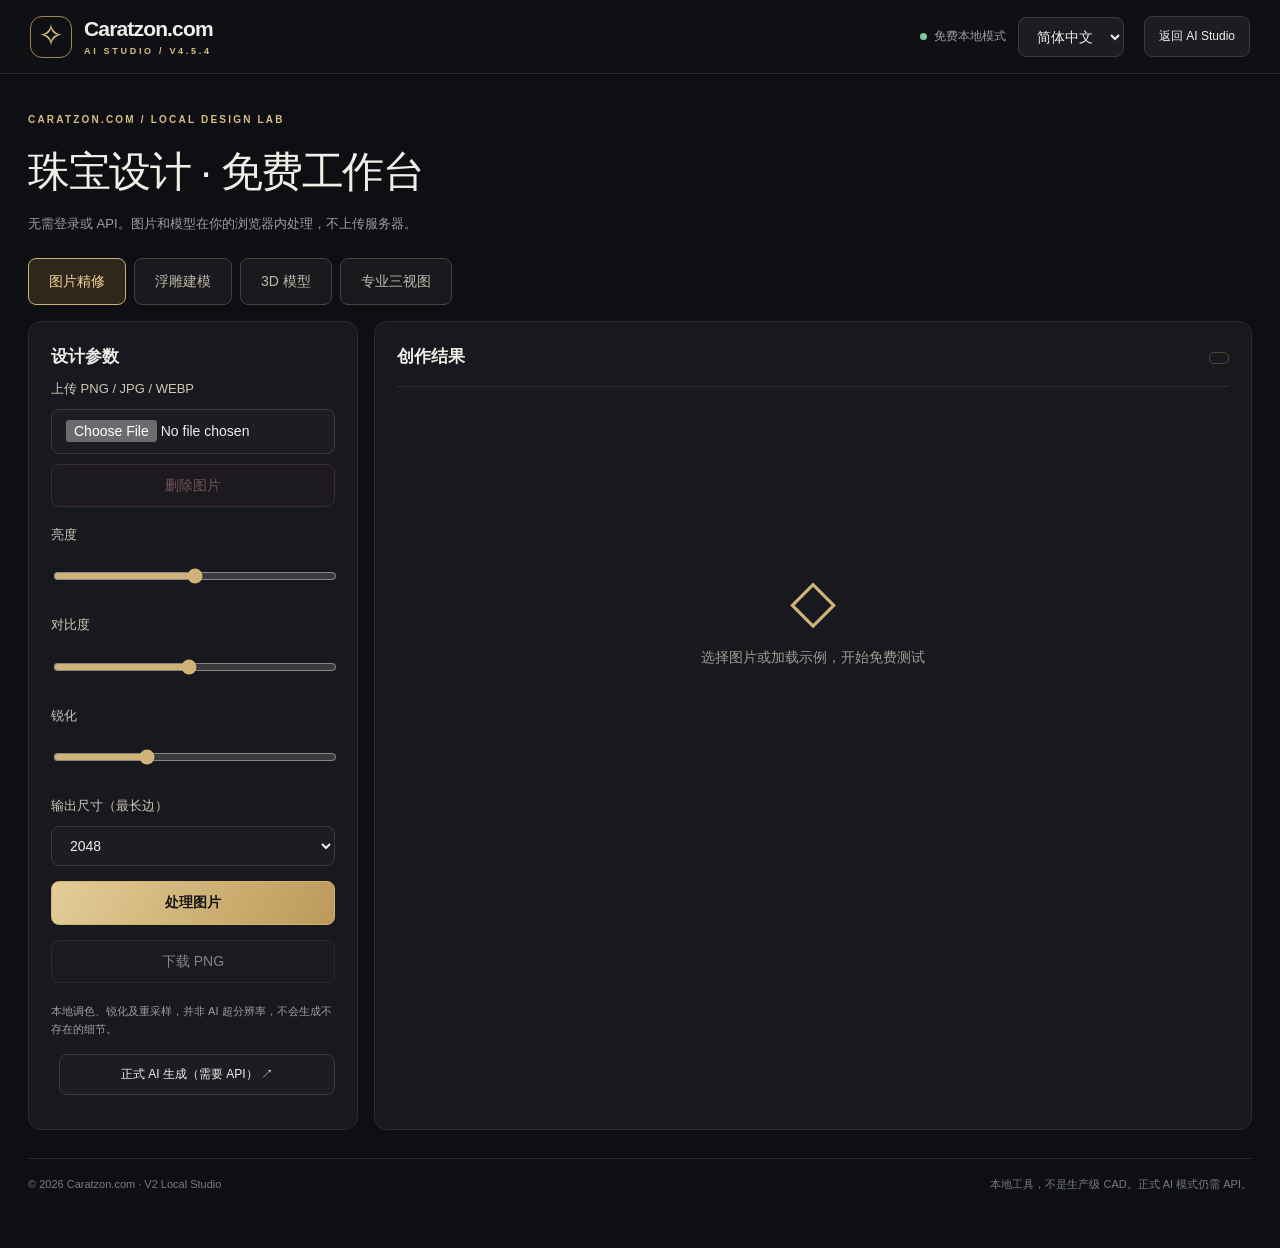
==== commit 8b8172dc: "ai" ====
--- a/public/free-studio.html
+++ b/public/free-studio.html
@@ -1 +1 @@
-<!DOCTYPE html><html lang="zh-Hans"><head><meta charset="UTF-8"><meta name="viewport" content="width=device-width,initial-scale=1"><title>Caratzon.com · Free Studio V2</title><link rel="stylesheet" href="style.css"><link rel="stylesheet" href="free.css?v=2.1"></head><body><header class="top"><a class="brand" href="./"><span class="mark">✧</span><span>Caratzon.com<small>AI STUDIO / V4.5.3</small></span></a><div class="topright"><span class="status live"><i></i><span data-l="free">免费本地模式</span></span><select id="freeLang"><option value="zh">简体中文</option><option value="en">English</option><option value="ru">Русский</option></select><a class="outline linkbtn" href="./" data-l="back">返回 AI Studio</a></div></header><main class="free-main"><div class="eyebrow">CARATZON.COM / LOCAL DESIGN LAB</div><h1 data-l="title">珠宝设计 · 免费工作台</h1><p class="muted" data-l="intro">无需登录或 API。图片和模型在你的浏览器内处理，不上传服务器。</p><div class="free-tabs" role="group"><button data-tab="image" data-l="photo">图片精修</button><button data-tab="relief" data-l="relief">浮雕建模</button><button data-tab="model" data-l="model">3D 模型</button><button data-tab="views" data-l="views">专业三视图</button></div><div class="free-grid"><section class="panel free-controls"><h2 data-l="input">设计参数</h2><div data-panel="image"><label data-l="upload">上传 PNG / JPG / WEBP</label><input type="file" id="photoFile" accept="image/png,image/jpeg,image/webp"><button type="button" class="outline clear-upload" id="clearPhoto" data-l="clearPhoto" disabled>删除图片</button><label data-l="brightness">亮度</label><input type="range" id="brightness" min="-40" max="40" value="0"><label data-l="contrast">对比度</label><input type="range" id="contrast" min="-30" max="50" value="8"><label data-l="sharp">锐化</label><input type="range" id="sharp" min="0" max="100" value="30"><label data-l="size">输出尺寸（最长边）</label><select id="photoSize"><option>1024</option><option selected>2048</option><option>3072</option></select><button class="gold" id="processPhoto" data-l="enhance">处理图片</button><button class="outline" id="savePhoto" data-l="downloadPNG" disabled>下载 PNG</button><p class="note" data-l="photoNote">本地调色、锐化及重采样，并非 AI 超分辨率，不会生成不存在的细节。</p></div><div data-panel="relief" hidden><label data-l="heightmap">上传灰阶高度图（白高黑低）</label><input type="file" id="reliefFile" accept="image/png,image/jpeg,image/webp"><button type="button" class="outline clear-upload" id="clearRelief" data-l="clearRelief" disabled>删除高度图</button><button class="outline" id="sampleRelief" data-l="sampleRelief">载入羽毛浮雕示例</button><img id="heightPreview" alt="Height map" hidden><label data-l="depth">浮雕高度（mm）</label><input type="number" id="depth" min="0.2" max="10" step="0.1" value="2"><label data-l="width">底板宽度（mm）</label><input type="number" id="width" min="5" max="100" value="32"><label data-l="base">底板厚度（mm）</label><input type="number" id="base" min="0.4" max="10" step="0.1" value="1.2"><label data-l="resolution">网格精度</label><select id="res"><option value="96">96</option><option value="160" selected>160</option><option value="256">256</option></select><label class="check"><input type="checkbox" id="invert"><span data-l="invert">反转高度（黑高白低）</span></label><button class="gold" id="buildRelief" data-l="build">生成实际浮雕网格</button><p class="note" data-l="reliefNote">根据亮度生成矩形封底浮雕；普通照片的亮度不等于真实深度。生产前需检查。</p></div><div data-panel="model" hidden><label data-l="localGLB">打开本地 GLB（≤ 40 MB）</label><input type="file" id="glbFile" accept=".glb"><button type="button" class="outline clear-upload" id="clearModel" data-l="clearModel" disabled>删除模型</button><button class="outline" id="sampleModel" data-l="sampleModel">打开精细戒指示例</button><p class="note" data-l="glbNote">支持普通静态三角网格 GLB；不支持 Draco、Meshopt、动画或纹理显示。材质为几何预览。</p></div><div data-panel="views" hidden><p class="muted" data-l="viewsIntro">从当前模型按固定正交方向生成同一比例的正面、侧面、俯视图。</p><button class="gold" id="makeViews" data-l="makeViews">生成三视图</button><button class="outline" id="saveViews" disabled data-l="downloadPNG">下载 PNG</button><button class="outline" id="printViews" disabled data-l="print">打印 / 保存 PDF</button><p class="note" data-l="viewsNote">投影方向取决于模型坐标轴。未自动标注尺寸或生成生产工程图。</p></div><div id="meshActions" hidden><hr><label data-l="material">预览材质</label><select id="mat"><option value="original" data-l="original">原始颜色</option><option value="gold" data-l="gold">金色</option><option value="silver" data-l="silver">银色</option><option value="gray" data-l="gray">灰模</option></select><div id="purposePanel" hidden style="border:1px solid #6d5d40;border-radius:8px;padding:12px;margin:12px 0"><label id="purposeLabel" for="modelPurpose">模型用途</label><select id="modelPurpose"><option value="display">展示用途</option><option value="production">生产用途</option></select><p id="purposeNote" class="note"></p><p class="note">AI Studio 转入的模型自动使用管理员本地视觉 AI 检查；手动导入文件默认只检查网格，补充原图后才会发送预览进行视觉检查。 / Transferred AI models are reviewed by private local AI; manually imported files stay in the browser unless you explicitly request visual review.</p><div id="productionControls" hidden><label id="prodRefLabel" for="prodRef" hidden style="display:none!important">原始参考图片（可选）</label><input id="prodRef" type="file" accept="image/png,image/jpeg,image/webp" hidden style="display:none!important"><button class="gold" id="prodGenerate" type="button" hidden style="display:none!important">生成无宝石生产模型</button><div id="prodReview" hidden><img id="prodImage" alt="Metal mounting reference" style="width:100%;max-height:240px;object-fit:contain;background:white"><p id="prodReviewNote" class="note"></p><button class="gold" id="prodApprove" type="button">确认参考图并转 3D</button><button class="outline" id="prodCancel" type="button">取消</button></div><label class="check" id="prodReuseWrap" hidden><input type="checkbox" id="prodReuse"><span id="prodReuseLabel">确认原模型没有任何宝石，直接使用原模型</span></label><button class="outline" id="side448" type="button">侧面深度检查 / Side view</button><p id="depth448" class="note" style="white-space:pre-wrap" hidden></p><div id="prodCheck" hidden><label id="prodSizeLabel" for="prodSize">实际最长边（mm）</label><input id="prodSize" type="number" min="1" max="500" step="0.01" placeholder="mm"><label class="check"><input type="checkbox" id="prodConfirmed"><span id="prodConfirmedLabel">已检查空石位及镶爪</span></label></div><p id="prodStatus" class="note" role="status" aria-live="polite"></p></div></div><button class="outline" id="saveGLB" disabled data-l="downloadGLB">下载 GLB</button><button class="outline" id="saveSTL" disabled data-l="downloadSTL">下载 STL</button><button class="outline" id="saveOBJ" disabled data-l="downloadOBJ">下载 OBJ + MTL</button><button class="outline" id="goViews" data-l="toViews">转到三视图</button></div><a class="outline linkbtn" href="./" data-l="paid">正式 AI 生成（需要 API） ↗</a></section><section class="panel free-output"><div class="paneltitle"><h2 data-l="output">创作结果</h2><span id="info" class="resultbadge"></span></div><div id="photoStage" hidden><canvas id="photoCanvas"></canvas></div><div id="modelStage" hidden><canvas id="meshCanvas" width="1000" height="760" tabindex="0"></canvas><p class="note" data-l="drag">拖动旋转 · 滚轮缩放 · 双击重置</p></div><div id="viewsStage" hidden><canvas id="viewsCanvas" width="2400" height="1000"></canvas></div><div id="empty" class="free-empty"><span>◇</span><p data-l="empty">选择图片或加载示例，开始免费测试</p></div><p id="message" role="status" aria-live="polite" class="note"></p></section></div><footer><span>© 2026 Caratzon.com · V2 Local Studio</span><span data-l="disclaimer">本地工具，不是生产级 CAD。正式 AI 模式仍需 API。</span></footer></main><script src="3d-export.js?v=2.0" defer></script><script src="mesh-lock.js?v=4.4.4" defer></script><script src="brooch450.js?v=4.5.2"></script><script src="product449.js?v=4.5.2"></script><script src="quality.js?v=4.5.2" defer></script><script src="mesh-clean.js?v=4.4.4" defer></script><script src="stone-region.js?v=4.4.8" defer></script><script src="transfer444.js?v=4.4.4"></script><script src="download453.js?v=4.5.3"></script><script src="free.js?v=4.5.3" defer></script><script src="3d-print-supports.js?v=1.0" defer></script><script src="stone-fit.js?v=4.4.4" defer></script></body></html>
+<!DOCTYPE html><html lang="zh-Hans"><head><meta charset="UTF-8"><meta name="viewport" content="width=device-width,initial-scale=1"><title>Caratzon.com · Free Studio V2</title><link rel="stylesheet" href="style.css"><link rel="stylesheet" href="free.css?v=2.1"></head><body><header class="top"><a class="brand" href="./"><span class="mark">✧</span><span>Caratzon.com<small>AI STUDIO / V4.5.4</small></span></a><div class="topright"><span class="status live"><i></i><span data-l="free">免费本地模式</span></span><select id="freeLang"><option value="zh">简体中文</option><option value="en">English</option><option value="ru">Русский</option></select><a class="outline linkbtn" href="./" data-l="back">返回 AI Studio</a></div></header><main class="free-main"><div class="eyebrow">CARATZON.COM / LOCAL DESIGN LAB</div><h1 data-l="title">珠宝设计 · 免费工作台</h1><p class="muted" data-l="intro">无需登录或 API。图片和模型在你的浏览器内处理，不上传服务器。</p><div class="free-tabs" role="group"><button data-tab="image" data-l="photo">图片精修</button><button data-tab="relief" data-l="relief">浮雕建模</button><button data-tab="model" data-l="model">3D 模型</button><button data-tab="views" data-l="views">专业三视图</button></div><div class="free-grid"><section class="panel free-controls"><h2 data-l="input">设计参数</h2><div data-panel="image"><label data-l="upload">上传 PNG / JPG / WEBP</label><input type="file" id="photoFile" accept="image/png,image/jpeg,image/webp"><button type="button" class="outline clear-upload" id="clearPhoto" data-l="clearPhoto" disabled>删除图片</button><label data-l="brightness">亮度</label><input type="range" id="brightness" min="-40" max="40" value="0"><label data-l="contrast">对比度</label><input type="range" id="contrast" min="-30" max="50" value="8"><label data-l="sharp">锐化</label><input type="range" id="sharp" min="0" max="100" value="30"><label data-l="size">输出尺寸（最长边）</label><select id="photoSize"><option>1024</option><option selected>2048</option><option>3072</option></select><button class="gold" id="processPhoto" data-l="enhance">处理图片</button><button class="outline" id="savePhoto" data-l="downloadPNG" disabled>下载 PNG</button><p class="note" data-l="photoNote">本地调色、锐化及重采样，并非 AI 超分辨率，不会生成不存在的细节。</p></div><div data-panel="relief" hidden><label data-l="heightmap">上传灰阶高度图（白高黑低）</label><input type="file" id="reliefFile" accept="image/png,image/jpeg,image/webp"><button type="button" class="outline clear-upload" id="clearRelief" data-l="clearRelief" disabled>删除高度图</button><button class="outline" id="sampleRelief" data-l="sampleRelief">载入羽毛浮雕示例</button><img id="heightPreview" alt="Height map" hidden><label data-l="depth">浮雕高度（mm）</label><input type="number" id="depth" min="0.2" max="10" step="0.1" value="2"><label data-l="width">底板宽度（mm）</label><input type="number" id="width" min="5" max="100" value="32"><label data-l="base">底板厚度（mm）</label><input type="number" id="base" min="0.4" max="10" step="0.1" value="1.2"><label data-l="resolution">网格精度</label><select id="res"><option value="96">96</option><option value="160" selected>160</option><option value="256">256</option></select><label class="check"><input type="checkbox" id="invert"><span data-l="invert">反转高度（黑高白低）</span></label><button class="gold" id="buildRelief" data-l="build">生成实际浮雕网格</button><p class="note" data-l="reliefNote">根据亮度生成矩形封底浮雕；普通照片的亮度不等于真实深度。生产前需检查。</p></div><div data-panel="model" hidden><label data-l="localGLB">打开本地 GLB（≤ 40 MB）</label><input type="file" id="glbFile" accept=".glb"><button type="button" class="outline clear-upload" id="clearModel" data-l="clearModel" disabled>删除模型</button><button class="outline" id="sampleModel" data-l="sampleModel">打开精细戒指示例</button><p class="note" data-l="glbNote">支持普通静态三角网格 GLB；不支持 Draco、Meshopt、动画或纹理显示。材质为几何预览。</p></div><div data-panel="views" hidden><p class="muted" data-l="viewsIntro">从当前模型按固定正交方向生成同一比例的正面、侧面、俯视图。</p><button class="gold" id="makeViews" data-l="makeViews">生成三视图</button><button class="outline" id="saveViews" disabled data-l="downloadPNG">下载 PNG</button><button class="outline" id="printViews" disabled data-l="print">打印 / 保存 PDF</button><p class="note" data-l="viewsNote">投影方向取决于模型坐标轴。未自动标注尺寸或生成生产工程图。</p></div><div id="meshActions" hidden><hr><label data-l="material">预览材质</label><select id="mat"><option value="original" data-l="original">原始颜色</option><option value="gold" data-l="gold">金色</option><option value="silver" data-l="silver">银色</option><option value="gray" data-l="gray">灰模</option></select><div id="purposePanel" hidden style="border:1px solid #6d5d40;border-radius:8px;padding:12px;margin:12px 0"><label id="purposeLabel" for="modelPurpose">模型用途</label><select id="modelPurpose"><option value="display">展示用途</option><option value="production">生产用途</option></select><p id="purposeNote" class="note"></p><p class="note">AI Studio 转入的模型自动使用管理员本地视觉 AI 检查；手动导入文件默认只检查网格，补充原图后才会发送预览进行视觉检查。 / Transferred AI models are reviewed by private local AI; manually imported files stay in the browser unless you explicitly request visual review.</p><div id="productionControls" hidden><label id="prodRefLabel" for="prodRef" hidden style="display:none!important">原始参考图片（可选）</label><input id="prodRef" type="file" accept="image/png,image/jpeg,image/webp" hidden style="display:none!important"><button class="gold" id="prodGenerate" type="button" hidden style="display:none!important">生成无宝石生产模型</button><div id="prodReview" hidden><img id="prodImage" alt="Metal mounting reference" style="width:100%;max-height:240px;object-fit:contain;background:white"><p id="prodReviewNote" class="note"></p><button class="gold" id="prodApprove" type="button">确认参考图并转 3D</button><button class="outline" id="prodCancel" type="button">取消</button></div><label class="check" id="prodReuseWrap" hidden><input type="checkbox" id="prodReuse"><span id="prodReuseLabel">确认原模型没有任何宝石，直接使用原模型</span></label><button class="outline" id="side448" type="button">侧面深度检查 / Side view</button><p id="depth448" class="note" style="white-space:pre-wrap" hidden></p><div id="prodCheck" hidden><label id="prodSizeLabel" for="prodSize">实际最长边（mm）</label><input id="prodSize" type="number" min="1" max="500" step="0.01" placeholder="mm"><label class="check"><input type="checkbox" id="prodConfirmed"><span id="prodConfirmedLabel">已检查空石位及镶爪</span></label></div><p id="prodStatus" class="note" role="status" aria-live="polite"></p></div></div><button class="outline" id="saveGLB" disabled data-l="downloadGLB">下载 GLB</button><button class="outline" id="saveSTL" disabled data-l="downloadSTL">下载 STL</button><button class="outline" id="saveOBJ" disabled data-l="downloadOBJ">下载 OBJ + MTL</button><button class="outline" id="goViews" data-l="toViews">转到三视图</button></div><a class="outline linkbtn" href="./" data-l="paid">正式 AI 生成（需要 API） ↗</a></section><section class="panel free-output"><div class="paneltitle"><h2 data-l="output">创作结果</h2><span id="info" class="resultbadge"></span></div><div id="photoStage" hidden><canvas id="photoCanvas"></canvas></div><div id="modelStage" hidden><canvas id="meshCanvas" width="1000" height="760" tabindex="0"></canvas><p class="note" data-l="drag">拖动旋转 · 滚轮缩放 · 双击重置</p></div><div id="viewsStage" hidden><canvas id="viewsCanvas" width="2400" height="1000"></canvas></div><div id="empty" class="free-empty"><span>◇</span><p data-l="empty">选择图片或加载示例，开始免费测试</p></div><p id="message" role="status" aria-live="polite" class="note"></p></section></div><footer><span>© 2026 Caratzon.com · V2 Local Studio</span><span data-l="disclaimer">本地工具，不是生产级 CAD。正式 AI 模式仍需 API。</span></footer></main><script src="3d-export.js?v=2.0" defer></script><script src="mesh-lock.js?v=4.4.4" defer></script><script src="brooch450.js?v=4.5.2"></script><script src="product449.js?v=4.5.2"></script><script src="quality.js?v=4.5.2" defer></script><script src="mesh-clean.js?v=4.4.4" defer></script><script src="stone-region.js?v=4.4.8" defer></script><script src="transfer444.js?v=4.4.4"></script><script src="download453.js?v=4.5.3"></script><script src="ring454.js?v=4.5.4"></script><script src="free.js?v=4.5.4" defer></script><script src="3d-print-supports.js?v=1.0" defer></script><script src="stone-fit.js?v=4.4.4" defer></script></body></html>
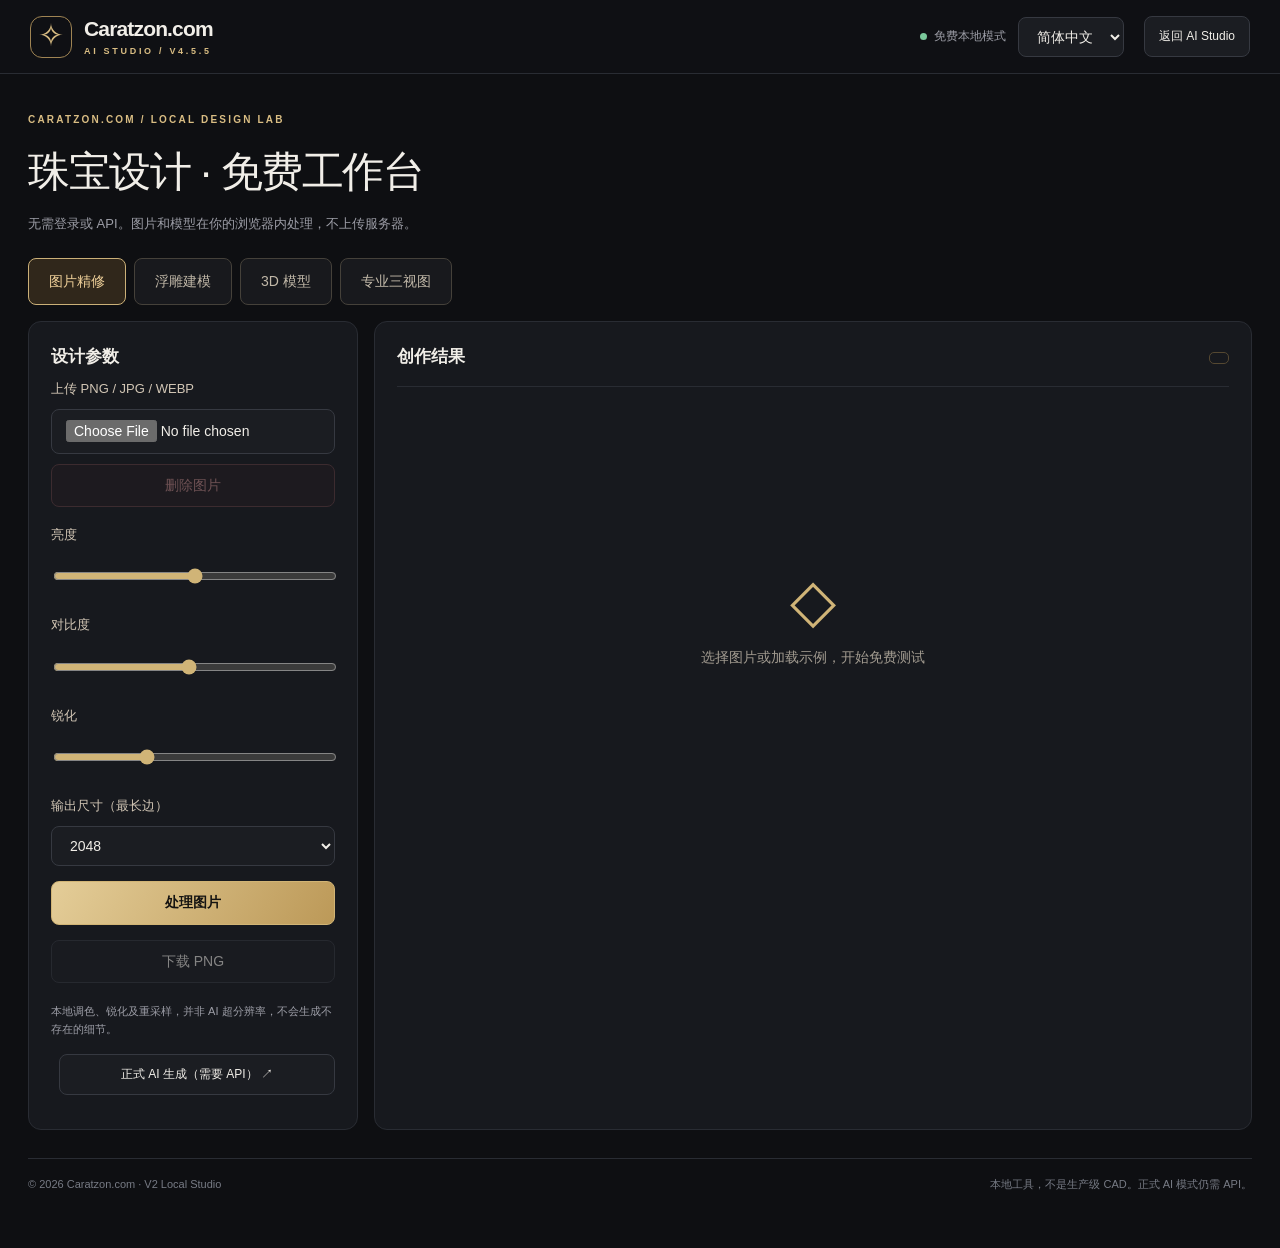
==== commit e36514b8: "update" ====
--- a/public/free-studio.html
+++ b/public/free-studio.html
@@ -1 +1 @@
-<!DOCTYPE html><html lang="zh-Hans"><head><meta charset="UTF-8"><meta name="viewport" content="width=device-width,initial-scale=1"><title>Caratzon.com · Free Studio V2</title><link rel="stylesheet" href="style.css"><link rel="stylesheet" href="free.css?v=2.1"></head><body><header class="top"><a class="brand" href="./"><span class="mark">✧</span><span>Caratzon.com<small>AI STUDIO / V4.5.4</small></span></a><div class="topright"><span class="status live"><i></i><span data-l="free">免费本地模式</span></span><select id="freeLang"><option value="zh">简体中文</option><option value="en">English</option><option value="ru">Русский</option></select><a class="outline linkbtn" href="./" data-l="back">返回 AI Studio</a></div></header><main class="free-main"><div class="eyebrow">CARATZON.COM / LOCAL DESIGN LAB</div><h1 data-l="title">珠宝设计 · 免费工作台</h1><p class="muted" data-l="intro">无需登录或 API。图片和模型在你的浏览器内处理，不上传服务器。</p><div class="free-tabs" role="group"><button data-tab="image" data-l="photo">图片精修</button><button data-tab="relief" data-l="relief">浮雕建模</button><button data-tab="model" data-l="model">3D 模型</button><button data-tab="views" data-l="views">专业三视图</button></div><div class="free-grid"><section class="panel free-controls"><h2 data-l="input">设计参数</h2><div data-panel="image"><label data-l="upload">上传 PNG / JPG / WEBP</label><input type="file" id="photoFile" accept="image/png,image/jpeg,image/webp"><button type="button" class="outline clear-upload" id="clearPhoto" data-l="clearPhoto" disabled>删除图片</button><label data-l="brightness">亮度</label><input type="range" id="brightness" min="-40" max="40" value="0"><label data-l="contrast">对比度</label><input type="range" id="contrast" min="-30" max="50" value="8"><label data-l="sharp">锐化</label><input type="range" id="sharp" min="0" max="100" value="30"><label data-l="size">输出尺寸（最长边）</label><select id="photoSize"><option>1024</option><option selected>2048</option><option>3072</option></select><button class="gold" id="processPhoto" data-l="enhance">处理图片</button><button class="outline" id="savePhoto" data-l="downloadPNG" disabled>下载 PNG</button><p class="note" data-l="photoNote">本地调色、锐化及重采样，并非 AI 超分辨率，不会生成不存在的细节。</p></div><div data-panel="relief" hidden><label data-l="heightmap">上传灰阶高度图（白高黑低）</label><input type="file" id="reliefFile" accept="image/png,image/jpeg,image/webp"><button type="button" class="outline clear-upload" id="clearRelief" data-l="clearRelief" disabled>删除高度图</button><button class="outline" id="sampleRelief" data-l="sampleRelief">载入羽毛浮雕示例</button><img id="heightPreview" alt="Height map" hidden><label data-l="depth">浮雕高度（mm）</label><input type="number" id="depth" min="0.2" max="10" step="0.1" value="2"><label data-l="width">底板宽度（mm）</label><input type="number" id="width" min="5" max="100" value="32"><label data-l="base">底板厚度（mm）</label><input type="number" id="base" min="0.4" max="10" step="0.1" value="1.2"><label data-l="resolution">网格精度</label><select id="res"><option value="96">96</option><option value="160" selected>160</option><option value="256">256</option></select><label class="check"><input type="checkbox" id="invert"><span data-l="invert">反转高度（黑高白低）</span></label><button class="gold" id="buildRelief" data-l="build">生成实际浮雕网格</button><p class="note" data-l="reliefNote">根据亮度生成矩形封底浮雕；普通照片的亮度不等于真实深度。生产前需检查。</p></div><div data-panel="model" hidden><label data-l="localGLB">打开本地 GLB（≤ 40 MB）</label><input type="file" id="glbFile" accept=".glb"><button type="button" class="outline clear-upload" id="clearModel" data-l="clearModel" disabled>删除模型</button><button class="outline" id="sampleModel" data-l="sampleModel">打开精细戒指示例</button><p class="note" data-l="glbNote">支持普通静态三角网格 GLB；不支持 Draco、Meshopt、动画或纹理显示。材质为几何预览。</p></div><div data-panel="views" hidden><p class="muted" data-l="viewsIntro">从当前模型按固定正交方向生成同一比例的正面、侧面、俯视图。</p><button class="gold" id="makeViews" data-l="makeViews">生成三视图</button><button class="outline" id="saveViews" disabled data-l="downloadPNG">下载 PNG</button><button class="outline" id="printViews" disabled data-l="print">打印 / 保存 PDF</button><p class="note" data-l="viewsNote">投影方向取决于模型坐标轴。未自动标注尺寸或生成生产工程图。</p></div><div id="meshActions" hidden><hr><label data-l="material">预览材质</label><select id="mat"><option value="original" data-l="original">原始颜色</option><option value="gold" data-l="gold">金色</option><option value="silver" data-l="silver">银色</option><option value="gray" data-l="gray">灰模</option></select><div id="purposePanel" hidden style="border:1px solid #6d5d40;border-radius:8px;padding:12px;margin:12px 0"><label id="purposeLabel" for="modelPurpose">模型用途</label><select id="modelPurpose"><option value="display">展示用途</option><option value="production">生产用途</option></select><p id="purposeNote" class="note"></p><p class="note">AI Studio 转入的模型自动使用管理员本地视觉 AI 检查；手动导入文件默认只检查网格，补充原图后才会发送预览进行视觉检查。 / Transferred AI models are reviewed by private local AI; manually imported files stay in the browser unless you explicitly request visual review.</p><div id="productionControls" hidden><label id="prodRefLabel" for="prodRef" hidden style="display:none!important">原始参考图片（可选）</label><input id="prodRef" type="file" accept="image/png,image/jpeg,image/webp" hidden style="display:none!important"><button class="gold" id="prodGenerate" type="button" hidden style="display:none!important">生成无宝石生产模型</button><div id="prodReview" hidden><img id="prodImage" alt="Metal mounting reference" style="width:100%;max-height:240px;object-fit:contain;background:white"><p id="prodReviewNote" class="note"></p><button class="gold" id="prodApprove" type="button">确认参考图并转 3D</button><button class="outline" id="prodCancel" type="button">取消</button></div><label class="check" id="prodReuseWrap" hidden><input type="checkbox" id="prodReuse"><span id="prodReuseLabel">确认原模型没有任何宝石，直接使用原模型</span></label><button class="outline" id="side448" type="button">侧面深度检查 / Side view</button><p id="depth448" class="note" style="white-space:pre-wrap" hidden></p><div id="prodCheck" hidden><label id="prodSizeLabel" for="prodSize">实际最长边（mm）</label><input id="prodSize" type="number" min="1" max="500" step="0.01" placeholder="mm"><label class="check"><input type="checkbox" id="prodConfirmed"><span id="prodConfirmedLabel">已检查空石位及镶爪</span></label></div><p id="prodStatus" class="note" role="status" aria-live="polite"></p></div></div><button class="outline" id="saveGLB" disabled data-l="downloadGLB">下载 GLB</button><button class="outline" id="saveSTL" disabled data-l="downloadSTL">下载 STL</button><button class="outline" id="saveOBJ" disabled data-l="downloadOBJ">下载 OBJ + MTL</button><button class="outline" id="goViews" data-l="toViews">转到三视图</button></div><a class="outline linkbtn" href="./" data-l="paid">正式 AI 生成（需要 API） ↗</a></section><section class="panel free-output"><div class="paneltitle"><h2 data-l="output">创作结果</h2><span id="info" class="resultbadge"></span></div><div id="photoStage" hidden><canvas id="photoCanvas"></canvas></div><div id="modelStage" hidden><canvas id="meshCanvas" width="1000" height="760" tabindex="0"></canvas><p class="note" data-l="drag">拖动旋转 · 滚轮缩放 · 双击重置</p></div><div id="viewsStage" hidden><canvas id="viewsCanvas" width="2400" height="1000"></canvas></div><div id="empty" class="free-empty"><span>◇</span><p data-l="empty">选择图片或加载示例，开始免费测试</p></div><p id="message" role="status" aria-live="polite" class="note"></p></section></div><footer><span>© 2026 Caratzon.com · V2 Local Studio</span><span data-l="disclaimer">本地工具，不是生产级 CAD。正式 AI 模式仍需 API。</span></footer></main><script src="3d-export.js?v=2.0" defer></script><script src="mesh-lock.js?v=4.4.4" defer></script><script src="brooch450.js?v=4.5.2"></script><script src="product449.js?v=4.5.2"></script><script src="quality.js?v=4.5.2" defer></script><script src="mesh-clean.js?v=4.4.4" defer></script><script src="stone-region.js?v=4.4.8" defer></script><script src="transfer444.js?v=4.4.4"></script><script src="download453.js?v=4.5.3"></script><script src="ring454.js?v=4.5.4"></script><script src="free.js?v=4.5.4" defer></script><script src="3d-print-supports.js?v=1.0" defer></script><script src="stone-fit.js?v=4.4.4" defer></script></body></html>
+<!DOCTYPE html><html lang="zh-Hans"><head><meta charset="UTF-8"><meta name="viewport" content="width=device-width,initial-scale=1"><title>Caratzon.com · Free Studio V2</title><link rel="stylesheet" href="style.css"><link rel="stylesheet" href="free.css?v=2.1"></head><body><header class="top"><a class="brand" href="./"><span class="mark">✧</span><span>Caratzon.com<small>AI STUDIO / V4.5.5</small></span></a><div class="topright"><span class="status live"><i></i><span data-l="free">免费本地模式</span></span><select id="freeLang"><option value="zh">简体中文</option><option value="en">English</option><option value="ru">Русский</option></select><a class="outline linkbtn" href="./" data-l="back">返回 AI Studio</a></div></header><main class="free-main"><div class="eyebrow">CARATZON.COM / LOCAL DESIGN LAB</div><h1 data-l="title">珠宝设计 · 免费工作台</h1><p class="muted" data-l="intro">无需登录或 API。图片和模型在你的浏览器内处理，不上传服务器。</p><div class="free-tabs" role="group"><button data-tab="image" data-l="photo">图片精修</button><button data-tab="relief" data-l="relief">浮雕建模</button><button data-tab="model" data-l="model">3D 模型</button><button data-tab="views" data-l="views">专业三视图</button></div><div class="free-grid"><section class="panel free-controls"><h2 data-l="input">设计参数</h2><div data-panel="image"><label data-l="upload">上传 PNG / JPG / WEBP</label><input type="file" id="photoFile" accept="image/png,image/jpeg,image/webp"><button type="button" class="outline clear-upload" id="clearPhoto" data-l="clearPhoto" disabled>删除图片</button><label data-l="brightness">亮度</label><input type="range" id="brightness" min="-40" max="40" value="0"><label data-l="contrast">对比度</label><input type="range" id="contrast" min="-30" max="50" value="8"><label data-l="sharp">锐化</label><input type="range" id="sharp" min="0" max="100" value="30"><label data-l="size">输出尺寸（最长边）</label><select id="photoSize"><option>1024</option><option selected>2048</option><option>3072</option></select><button class="gold" id="processPhoto" data-l="enhance">处理图片</button><button class="outline" id="savePhoto" data-l="downloadPNG" disabled>下载 PNG</button><p class="note" data-l="photoNote">本地调色、锐化及重采样，并非 AI 超分辨率，不会生成不存在的细节。</p></div><div data-panel="relief" hidden><label data-l="heightmap">上传灰阶高度图（白高黑低）</label><input type="file" id="reliefFile" accept="image/png,image/jpeg,image/webp"><button type="button" class="outline clear-upload" id="clearRelief" data-l="clearRelief" disabled>删除高度图</button><button class="outline" id="sampleRelief" data-l="sampleRelief">载入羽毛浮雕示例</button><img id="heightPreview" alt="Height map" hidden><label data-l="depth">浮雕高度（mm）</label><input type="number" id="depth" min="0.2" max="10" step="0.1" value="2"><label data-l="width">底板宽度（mm）</label><input type="number" id="width" min="5" max="100" value="32"><label data-l="base">底板厚度（mm）</label><input type="number" id="base" min="0.4" max="10" step="0.1" value="1.2"><label data-l="resolution">网格精度</label><select id="res"><option value="96">96</option><option value="160" selected>160</option><option value="256">256</option></select><label class="check"><input type="checkbox" id="invert"><span data-l="invert">反转高度（黑高白低）</span></label><button class="gold" id="buildRelief" data-l="build">生成实际浮雕网格</button><p class="note" data-l="reliefNote">根据亮度生成矩形封底浮雕；普通照片的亮度不等于真实深度。生产前需检查。</p></div><div data-panel="model" hidden><label data-l="localGLB">打开本地 GLB（≤ 40 MB）</label><input type="file" id="glbFile" accept=".glb"><button type="button" class="outline clear-upload" id="clearModel" data-l="clearModel" disabled>删除模型</button><button class="outline" id="sampleModel" data-l="sampleModel">打开精细戒指示例</button><p class="note" data-l="glbNote">支持普通静态三角网格 GLB；不支持 Draco、Meshopt、动画或纹理显示。材质为几何预览。</p></div><div data-panel="views" hidden><p class="muted" data-l="viewsIntro">从当前模型按固定正交方向生成同一比例的正面、侧面、俯视图。</p><button class="gold" id="makeViews" data-l="makeViews">生成三视图</button><button class="outline" id="saveViews" disabled data-l="downloadPNG">下载 PNG</button><button class="outline" id="printViews" disabled data-l="print">打印 / 保存 PDF</button><p class="note" data-l="viewsNote">投影方向取决于模型坐标轴。未自动标注尺寸或生成生产工程图。</p></div><div id="meshActions" hidden><hr><label data-l="material">预览材质</label><select id="mat"><option value="original" data-l="original">原始颜色</option><option value="gold" data-l="gold">金色</option><option value="silver" data-l="silver">银色</option><option value="gray" data-l="gray">灰模</option></select><div id="purposePanel" hidden style="border:1px solid #6d5d40;border-radius:8px;padding:12px;margin:12px 0"><label id="purposeLabel" for="modelPurpose">模型用途</label><select id="modelPurpose"><option value="display">展示用途</option><option value="production">生产用途</option></select><p id="purposeNote" class="note"></p><p class="note">AI Studio 转入的模型自动使用管理员本地视觉 AI 检查；手动导入文件默认只检查网格，补充原图后才会发送预览进行视觉检查。 / Transferred AI models are reviewed by private local AI; manually imported files stay in the browser unless you explicitly request visual review.</p><div id="productionControls" hidden><label id="prodRefLabel" for="prodRef" hidden style="display:none!important">原始参考图片（可选）</label><input id="prodRef" type="file" accept="image/png,image/jpeg,image/webp" hidden style="display:none!important"><button class="gold" id="prodGenerate" type="button" hidden style="display:none!important">生成无宝石生产模型</button><div id="prodReview" hidden><img id="prodImage" alt="Metal mounting reference" style="width:100%;max-height:240px;object-fit:contain;background:white"><p id="prodReviewNote" class="note"></p><button class="gold" id="prodApprove" type="button">确认参考图并转 3D</button><button class="outline" id="prodCancel" type="button">取消</button></div><label class="check" id="prodReuseWrap" hidden><input type="checkbox" id="prodReuse"><span id="prodReuseLabel">确认原模型没有任何宝石，直接使用原模型</span></label><button class="outline" id="side448" type="button">侧面深度检查 / Side view</button><p id="depth448" class="note" style="white-space:pre-wrap" hidden></p><div id="prodCheck" hidden><label id="prodSizeLabel" for="prodSize">实际最长边（mm）</label><input id="prodSize" type="number" min="1" max="500" step="0.01" placeholder="mm"><label class="check"><input type="checkbox" id="prodConfirmed"><span id="prodConfirmedLabel">已检查空石位及镶爪</span></label></div><p id="prodStatus" class="note" role="status" aria-live="polite"></p></div></div><button class="outline" id="saveGLB" disabled data-l="downloadGLB">下载 GLB</button><button class="outline" id="saveSTL" disabled data-l="downloadSTL">下载 STL</button><button class="outline" id="saveOBJ" disabled data-l="downloadOBJ">下载 OBJ + MTL</button><button class="outline" id="goViews" data-l="toViews">转到三视图</button></div><a class="outline linkbtn" href="./" data-l="paid">正式 AI 生成（需要 API） ↗</a></section><section class="panel free-output"><div class="paneltitle"><h2 data-l="output">创作结果</h2><span id="info" class="resultbadge"></span></div><div id="photoStage" hidden><canvas id="photoCanvas"></canvas></div><div id="modelStage" hidden><canvas id="meshCanvas" width="1000" height="760" tabindex="0"></canvas><p class="note" data-l="drag">拖动旋转 · 滚轮缩放 · 双击重置</p></div><div id="viewsStage" hidden><canvas id="viewsCanvas" width="2400" height="1000"></canvas></div><div id="empty" class="free-empty"><span>◇</span><p data-l="empty">选择图片或加载示例，开始免费测试</p></div><p id="message" role="status" aria-live="polite" class="note"></p></section></div><footer><span>© 2026 Caratzon.com · V2 Local Studio</span><span data-l="disclaimer">本地工具，不是生产级 CAD。正式 AI 模式仍需 API。</span></footer></main><script src="3d-export.js?v=2.0" defer></script><script src="mesh-lock.js?v=4.4.4" defer></script><script src="brooch450.js?v=4.5.2"></script><script src="product449.js?v=4.5.2"></script><script src="quality.js?v=4.5.5" defer></script><script src="mesh-clean.js?v=4.4.4" defer></script><script src="stone-region.js?v=4.4.8" defer></script><script src="transfer444.js?v=4.4.4"></script><script src="download453.js?v=4.5.3"></script><script src="ring454.js?v=4.5.4"></script><script src="free.js?v=4.5.5" defer></script><script src="3d-print-supports.js?v=1.0" defer></script><script src="stone-fit.js?v=4.4.4" defer></script></body></html>
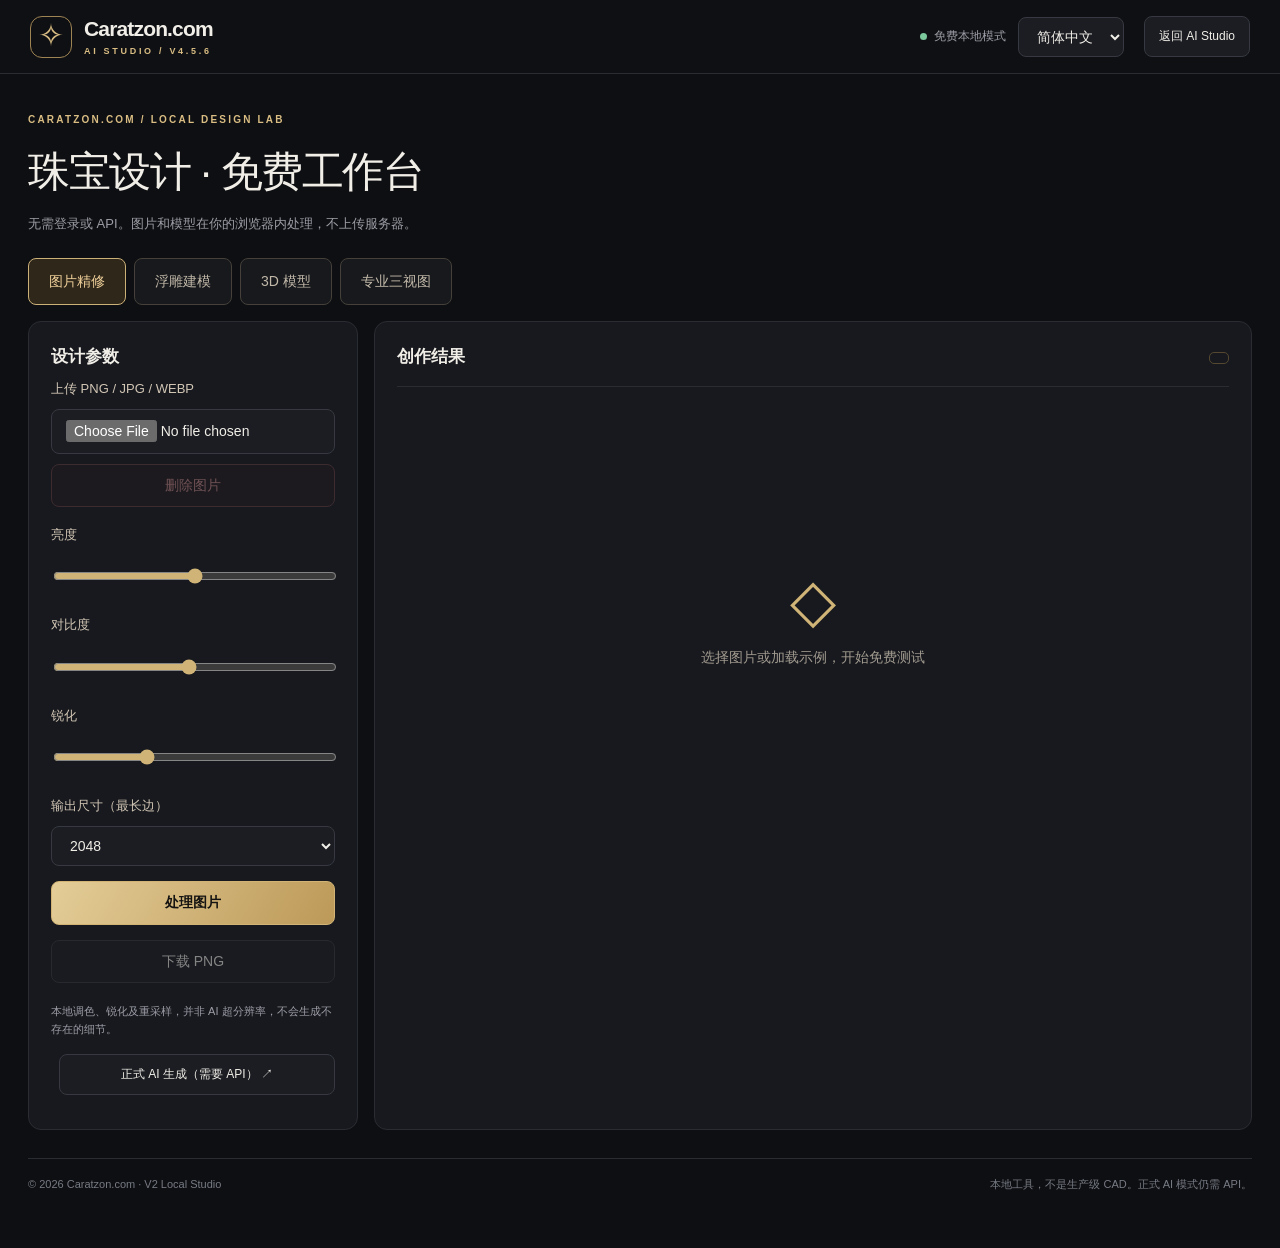
==== commit dd57f8b1: "update" ====
--- a/public/free-studio.html
+++ b/public/free-studio.html
@@ -1 +1 @@
-<!DOCTYPE html><html lang="zh-Hans"><head><meta charset="UTF-8"><meta name="viewport" content="width=device-width,initial-scale=1"><title>Caratzon.com · Free Studio V2</title><link rel="stylesheet" href="style.css"><link rel="stylesheet" href="free.css?v=2.1"></head><body><header class="top"><a class="brand" href="./"><span class="mark">✧</span><span>Caratzon.com<small>AI STUDIO / V4.5.5</small></span></a><div class="topright"><span class="status live"><i></i><span data-l="free">免费本地模式</span></span><select id="freeLang"><option value="zh">简体中文</option><option value="en">English</option><option value="ru">Русский</option></select><a class="outline linkbtn" href="./" data-l="back">返回 AI Studio</a></div></header><main class="free-main"><div class="eyebrow">CARATZON.COM / LOCAL DESIGN LAB</div><h1 data-l="title">珠宝设计 · 免费工作台</h1><p class="muted" data-l="intro">无需登录或 API。图片和模型在你的浏览器内处理，不上传服务器。</p><div class="free-tabs" role="group"><button data-tab="image" data-l="photo">图片精修</button><button data-tab="relief" data-l="relief">浮雕建模</button><button data-tab="model" data-l="model">3D 模型</button><button data-tab="views" data-l="views">专业三视图</button></div><div class="free-grid"><section class="panel free-controls"><h2 data-l="input">设计参数</h2><div data-panel="image"><label data-l="upload">上传 PNG / JPG / WEBP</label><input type="file" id="photoFile" accept="image/png,image/jpeg,image/webp"><button type="button" class="outline clear-upload" id="clearPhoto" data-l="clearPhoto" disabled>删除图片</button><label data-l="brightness">亮度</label><input type="range" id="brightness" min="-40" max="40" value="0"><label data-l="contrast">对比度</label><input type="range" id="contrast" min="-30" max="50" value="8"><label data-l="sharp">锐化</label><input type="range" id="sharp" min="0" max="100" value="30"><label data-l="size">输出尺寸（最长边）</label><select id="photoSize"><option>1024</option><option selected>2048</option><option>3072</option></select><button class="gold" id="processPhoto" data-l="enhance">处理图片</button><button class="outline" id="savePhoto" data-l="downloadPNG" disabled>下载 PNG</button><p class="note" data-l="photoNote">本地调色、锐化及重采样，并非 AI 超分辨率，不会生成不存在的细节。</p></div><div data-panel="relief" hidden><label data-l="heightmap">上传灰阶高度图（白高黑低）</label><input type="file" id="reliefFile" accept="image/png,image/jpeg,image/webp"><button type="button" class="outline clear-upload" id="clearRelief" data-l="clearRelief" disabled>删除高度图</button><button class="outline" id="sampleRelief" data-l="sampleRelief">载入羽毛浮雕示例</button><img id="heightPreview" alt="Height map" hidden><label data-l="depth">浮雕高度（mm）</label><input type="number" id="depth" min="0.2" max="10" step="0.1" value="2"><label data-l="width">底板宽度（mm）</label><input type="number" id="width" min="5" max="100" value="32"><label data-l="base">底板厚度（mm）</label><input type="number" id="base" min="0.4" max="10" step="0.1" value="1.2"><label data-l="resolution">网格精度</label><select id="res"><option value="96">96</option><option value="160" selected>160</option><option value="256">256</option></select><label class="check"><input type="checkbox" id="invert"><span data-l="invert">反转高度（黑高白低）</span></label><button class="gold" id="buildRelief" data-l="build">生成实际浮雕网格</button><p class="note" data-l="reliefNote">根据亮度生成矩形封底浮雕；普通照片的亮度不等于真实深度。生产前需检查。</p></div><div data-panel="model" hidden><label data-l="localGLB">打开本地 GLB（≤ 40 MB）</label><input type="file" id="glbFile" accept=".glb"><button type="button" class="outline clear-upload" id="clearModel" data-l="clearModel" disabled>删除模型</button><button class="outline" id="sampleModel" data-l="sampleModel">打开精细戒指示例</button><p class="note" data-l="glbNote">支持普通静态三角网格 GLB；不支持 Draco、Meshopt、动画或纹理显示。材质为几何预览。</p></div><div data-panel="views" hidden><p class="muted" data-l="viewsIntro">从当前模型按固定正交方向生成同一比例的正面、侧面、俯视图。</p><button class="gold" id="makeViews" data-l="makeViews">生成三视图</button><button class="outline" id="saveViews" disabled data-l="downloadPNG">下载 PNG</button><button class="outline" id="printViews" disabled data-l="print">打印 / 保存 PDF</button><p class="note" data-l="viewsNote">投影方向取决于模型坐标轴。未自动标注尺寸或生成生产工程图。</p></div><div id="meshActions" hidden><hr><label data-l="material">预览材质</label><select id="mat"><option value="original" data-l="original">原始颜色</option><option value="gold" data-l="gold">金色</option><option value="silver" data-l="silver">银色</option><option value="gray" data-l="gray">灰模</option></select><div id="purposePanel" hidden style="border:1px solid #6d5d40;border-radius:8px;padding:12px;margin:12px 0"><label id="purposeLabel" for="modelPurpose">模型用途</label><select id="modelPurpose"><option value="display">展示用途</option><option value="production">生产用途</option></select><p id="purposeNote" class="note"></p><p class="note">AI Studio 转入的模型自动使用管理员本地视觉 AI 检查；手动导入文件默认只检查网格，补充原图后才会发送预览进行视觉检查。 / Transferred AI models are reviewed by private local AI; manually imported files stay in the browser unless you explicitly request visual review.</p><div id="productionControls" hidden><label id="prodRefLabel" for="prodRef" hidden style="display:none!important">原始参考图片（可选）</label><input id="prodRef" type="file" accept="image/png,image/jpeg,image/webp" hidden style="display:none!important"><button class="gold" id="prodGenerate" type="button" hidden style="display:none!important">生成无宝石生产模型</button><div id="prodReview" hidden><img id="prodImage" alt="Metal mounting reference" style="width:100%;max-height:240px;object-fit:contain;background:white"><p id="prodReviewNote" class="note"></p><button class="gold" id="prodApprove" type="button">确认参考图并转 3D</button><button class="outline" id="prodCancel" type="button">取消</button></div><label class="check" id="prodReuseWrap" hidden><input type="checkbox" id="prodReuse"><span id="prodReuseLabel">确认原模型没有任何宝石，直接使用原模型</span></label><button class="outline" id="side448" type="button">侧面深度检查 / Side view</button><p id="depth448" class="note" style="white-space:pre-wrap" hidden></p><div id="prodCheck" hidden><label id="prodSizeLabel" for="prodSize">实际最长边（mm）</label><input id="prodSize" type="number" min="1" max="500" step="0.01" placeholder="mm"><label class="check"><input type="checkbox" id="prodConfirmed"><span id="prodConfirmedLabel">已检查空石位及镶爪</span></label></div><p id="prodStatus" class="note" role="status" aria-live="polite"></p></div></div><button class="outline" id="saveGLB" disabled data-l="downloadGLB">下载 GLB</button><button class="outline" id="saveSTL" disabled data-l="downloadSTL">下载 STL</button><button class="outline" id="saveOBJ" disabled data-l="downloadOBJ">下载 OBJ + MTL</button><button class="outline" id="goViews" data-l="toViews">转到三视图</button></div><a class="outline linkbtn" href="./" data-l="paid">正式 AI 生成（需要 API） ↗</a></section><section class="panel free-output"><div class="paneltitle"><h2 data-l="output">创作结果</h2><span id="info" class="resultbadge"></span></div><div id="photoStage" hidden><canvas id="photoCanvas"></canvas></div><div id="modelStage" hidden><canvas id="meshCanvas" width="1000" height="760" tabindex="0"></canvas><p class="note" data-l="drag">拖动旋转 · 滚轮缩放 · 双击重置</p></div><div id="viewsStage" hidden><canvas id="viewsCanvas" width="2400" height="1000"></canvas></div><div id="empty" class="free-empty"><span>◇</span><p data-l="empty">选择图片或加载示例，开始免费测试</p></div><p id="message" role="status" aria-live="polite" class="note"></p></section></div><footer><span>© 2026 Caratzon.com · V2 Local Studio</span><span data-l="disclaimer">本地工具，不是生产级 CAD。正式 AI 模式仍需 API。</span></footer></main><script src="3d-export.js?v=2.0" defer></script><script src="mesh-lock.js?v=4.4.4" defer></script><script src="brooch450.js?v=4.5.2"></script><script src="product449.js?v=4.5.2"></script><script src="quality.js?v=4.5.5" defer></script><script src="mesh-clean.js?v=4.4.4" defer></script><script src="stone-region.js?v=4.4.8" defer></script><script src="transfer444.js?v=4.4.4"></script><script src="download453.js?v=4.5.3"></script><script src="ring454.js?v=4.5.4"></script><script src="free.js?v=4.5.5" defer></script><script src="3d-print-supports.js?v=1.0" defer></script><script src="stone-fit.js?v=4.4.4" defer></script></body></html>
+<!DOCTYPE html><html lang="zh-Hans"><head><meta charset="UTF-8"><meta name="viewport" content="width=device-width,initial-scale=1"><title>Caratzon.com · Free Studio V2</title><link rel="stylesheet" href="style.css"><link rel="stylesheet" href="free.css?v=2.1"></head><body><header class="top"><a class="brand" href="./"><span class="mark">✧</span><span>Caratzon.com<small>AI STUDIO / V4.5.6</small></span></a><div class="topright"><span class="status live"><i></i><span data-l="free">免费本地模式</span></span><select id="freeLang"><option value="zh">简体中文</option><option value="en">English</option><option value="ru">Русский</option></select><a class="outline linkbtn" href="./" data-l="back">返回 AI Studio</a></div></header><main class="free-main"><div class="eyebrow">CARATZON.COM / LOCAL DESIGN LAB</div><h1 data-l="title">珠宝设计 · 免费工作台</h1><p class="muted" data-l="intro">无需登录或 API。图片和模型在你的浏览器内处理，不上传服务器。</p><div class="free-tabs" role="group"><button data-tab="image" data-l="photo">图片精修</button><button data-tab="relief" data-l="relief">浮雕建模</button><button data-tab="model" data-l="model">3D 模型</button><button data-tab="views" data-l="views">专业三视图</button></div><div class="free-grid"><section class="panel free-controls"><h2 data-l="input">设计参数</h2><div data-panel="image"><label data-l="upload">上传 PNG / JPG / WEBP</label><input type="file" id="photoFile" accept="image/png,image/jpeg,image/webp"><button type="button" class="outline clear-upload" id="clearPhoto" data-l="clearPhoto" disabled>删除图片</button><label data-l="brightness">亮度</label><input type="range" id="brightness" min="-40" max="40" value="0"><label data-l="contrast">对比度</label><input type="range" id="contrast" min="-30" max="50" value="8"><label data-l="sharp">锐化</label><input type="range" id="sharp" min="0" max="100" value="30"><label data-l="size">输出尺寸（最长边）</label><select id="photoSize"><option>1024</option><option selected>2048</option><option>3072</option></select><button class="gold" id="processPhoto" data-l="enhance">处理图片</button><button class="outline" id="savePhoto" data-l="downloadPNG" disabled>下载 PNG</button><p class="note" data-l="photoNote">本地调色、锐化及重采样，并非 AI 超分辨率，不会生成不存在的细节。</p></div><div data-panel="relief" hidden><label data-l="heightmap">上传灰阶高度图（白高黑低）</label><input type="file" id="reliefFile" accept="image/png,image/jpeg,image/webp"><button type="button" class="outline clear-upload" id="clearRelief" data-l="clearRelief" disabled>删除高度图</button><button class="outline" id="sampleRelief" data-l="sampleRelief">载入羽毛浮雕示例</button><img id="heightPreview" alt="Height map" hidden><label data-l="depth">浮雕高度（mm）</label><input type="number" id="depth" min="0.2" max="10" step="0.1" value="2"><label data-l="width">底板宽度（mm）</label><input type="number" id="width" min="5" max="100" value="32"><label data-l="base">底板厚度（mm）</label><input type="number" id="base" min="0.4" max="10" step="0.1" value="1.2"><label data-l="resolution">网格精度</label><select id="res"><option value="96">96</option><option value="160" selected>160</option><option value="256">256</option></select><label class="check"><input type="checkbox" id="invert"><span data-l="invert">反转高度（黑高白低）</span></label><button class="gold" id="buildRelief" data-l="build">生成实际浮雕网格</button><p class="note" data-l="reliefNote">根据亮度生成矩形封底浮雕；普通照片的亮度不等于真实深度。生产前需检查。</p></div><div data-panel="model" hidden><label data-l="localGLB">打开本地 GLB（≤ 40 MB）</label><input type="file" id="glbFile" accept=".glb"><button type="button" class="outline clear-upload" id="clearModel" data-l="clearModel" disabled>删除模型</button><button class="outline" id="sampleModel" data-l="sampleModel">打开精细戒指示例</button><p class="note" data-l="glbNote">支持普通静态三角网格 GLB；不支持 Draco、Meshopt、动画或纹理显示。材质为几何预览。</p></div><div data-panel="views" hidden><p class="muted" data-l="viewsIntro">从当前模型按固定正交方向生成同一比例的正面、侧面、俯视图。</p><button class="gold" id="makeViews" data-l="makeViews">生成三视图</button><button class="outline" id="saveViews" disabled data-l="downloadPNG">下载 PNG</button><button class="outline" id="printViews" disabled data-l="print">打印 / 保存 PDF</button><p class="note" data-l="viewsNote">投影方向取决于模型坐标轴。未自动标注尺寸或生成生产工程图。</p></div><div id="meshActions" hidden><hr><label data-l="material">预览材质</label><select id="mat"><option value="original" data-l="original">原始颜色</option><option value="gold" data-l="gold">金色</option><option value="silver" data-l="silver">银色</option><option value="gray" data-l="gray">灰模</option></select><div id="purposePanel" hidden style="border:1px solid #6d5d40;border-radius:8px;padding:12px;margin:12px 0"><label id="purposeLabel" for="modelPurpose">模型用途</label><select id="modelPurpose"><option value="display">展示用途</option><option value="production">生产用途</option></select><p id="purposeNote" class="note"></p><p class="note">AI Studio 转入的模型自动使用管理员本地视觉 AI 检查；手动导入文件默认只检查网格，补充原图后才会发送预览进行视觉检查。 / Transferred AI models are reviewed by private local AI; manually imported files stay in the browser unless you explicitly request visual review.</p><div id="productionControls" hidden><label id="prodRefLabel" for="prodRef" hidden style="display:none!important">原始参考图片（可选）</label><input id="prodRef" type="file" accept="image/png,image/jpeg,image/webp" hidden style="display:none!important"><button class="gold" id="prodGenerate" type="button" hidden style="display:none!important">生成无宝石生产模型</button><div id="prodReview" hidden><img id="prodImage" alt="Metal mounting reference" style="width:100%;max-height:240px;object-fit:contain;background:white"><p id="prodReviewNote" class="note"></p><button class="gold" id="prodApprove" type="button">确认参考图并转 3D</button><button class="outline" id="prodCancel" type="button">取消</button></div><label class="check" id="prodReuseWrap" hidden><input type="checkbox" id="prodReuse"><span id="prodReuseLabel">确认原模型没有任何宝石，直接使用原模型</span></label><button class="outline" id="side448" type="button">侧面深度检查 / Side view</button><p id="depth448" class="note" style="white-space:pre-wrap" hidden></p><div id="prodCheck" hidden><label id="prodSizeLabel" for="prodSize">实际最长边（mm）</label><input id="prodSize" type="number" min="1" max="500" step="0.01" placeholder="mm"><label class="check"><input type="checkbox" id="prodConfirmed"><span id="prodConfirmedLabel">已检查空石位及镶爪</span></label></div><p id="prodStatus" class="note" role="status" aria-live="polite"></p></div></div><button class="outline" id="saveGLB" disabled data-l="downloadGLB">下载 GLB</button><button class="outline" id="saveSTL" disabled data-l="downloadSTL">下载 STL</button><button class="outline" id="saveOBJ" disabled data-l="downloadOBJ">下载 OBJ + MTL</button><button class="outline" id="goViews" data-l="toViews">转到三视图</button></div><a class="outline linkbtn" href="./" data-l="paid">正式 AI 生成（需要 API） ↗</a></section><section class="panel free-output"><div class="paneltitle"><h2 data-l="output">创作结果</h2><span id="info" class="resultbadge"></span></div><div id="photoStage" hidden><canvas id="photoCanvas"></canvas></div><div id="modelStage" hidden><canvas id="meshCanvas" width="1000" height="760" tabindex="0"></canvas><p class="note" data-l="drag">拖动旋转 · 滚轮缩放 · 双击重置</p></div><div id="viewsStage" hidden><canvas id="viewsCanvas" width="2400" height="1000"></canvas></div><div id="empty" class="free-empty"><span>◇</span><p data-l="empty">选择图片或加载示例，开始免费测试</p></div><p id="message" role="status" aria-live="polite" class="note"></p></section></div><footer><span>© 2026 Caratzon.com · V2 Local Studio</span><span data-l="disclaimer">本地工具，不是生产级 CAD。正式 AI 模式仍需 API。</span></footer></main><script src="3d-export.js?v=2.0" defer></script><script src="mesh-lock.js?v=4.4.4" defer></script><script src="brooch450.js?v=4.5.2"></script><script src="product449.js?v=4.5.2"></script><script src="quality.js?v=4.5.6" defer></script><script src="mesh-clean.js?v=4.4.4" defer></script><script src="stone-region.js?v=4.4.8" defer></script><script src="transfer444.js?v=4.4.4"></script><script src="download453.js?v=4.5.3"></script><script src="ring454.js?v=4.5.6"></script><script src="ring456.js?v=4.5.6"></script><script src="free.js?v=4.5.6" defer></script><script src="3d-print-supports.js?v=1.0" defer></script><script src="stone-fit.js?v=4.4.4" defer></script></body></html>
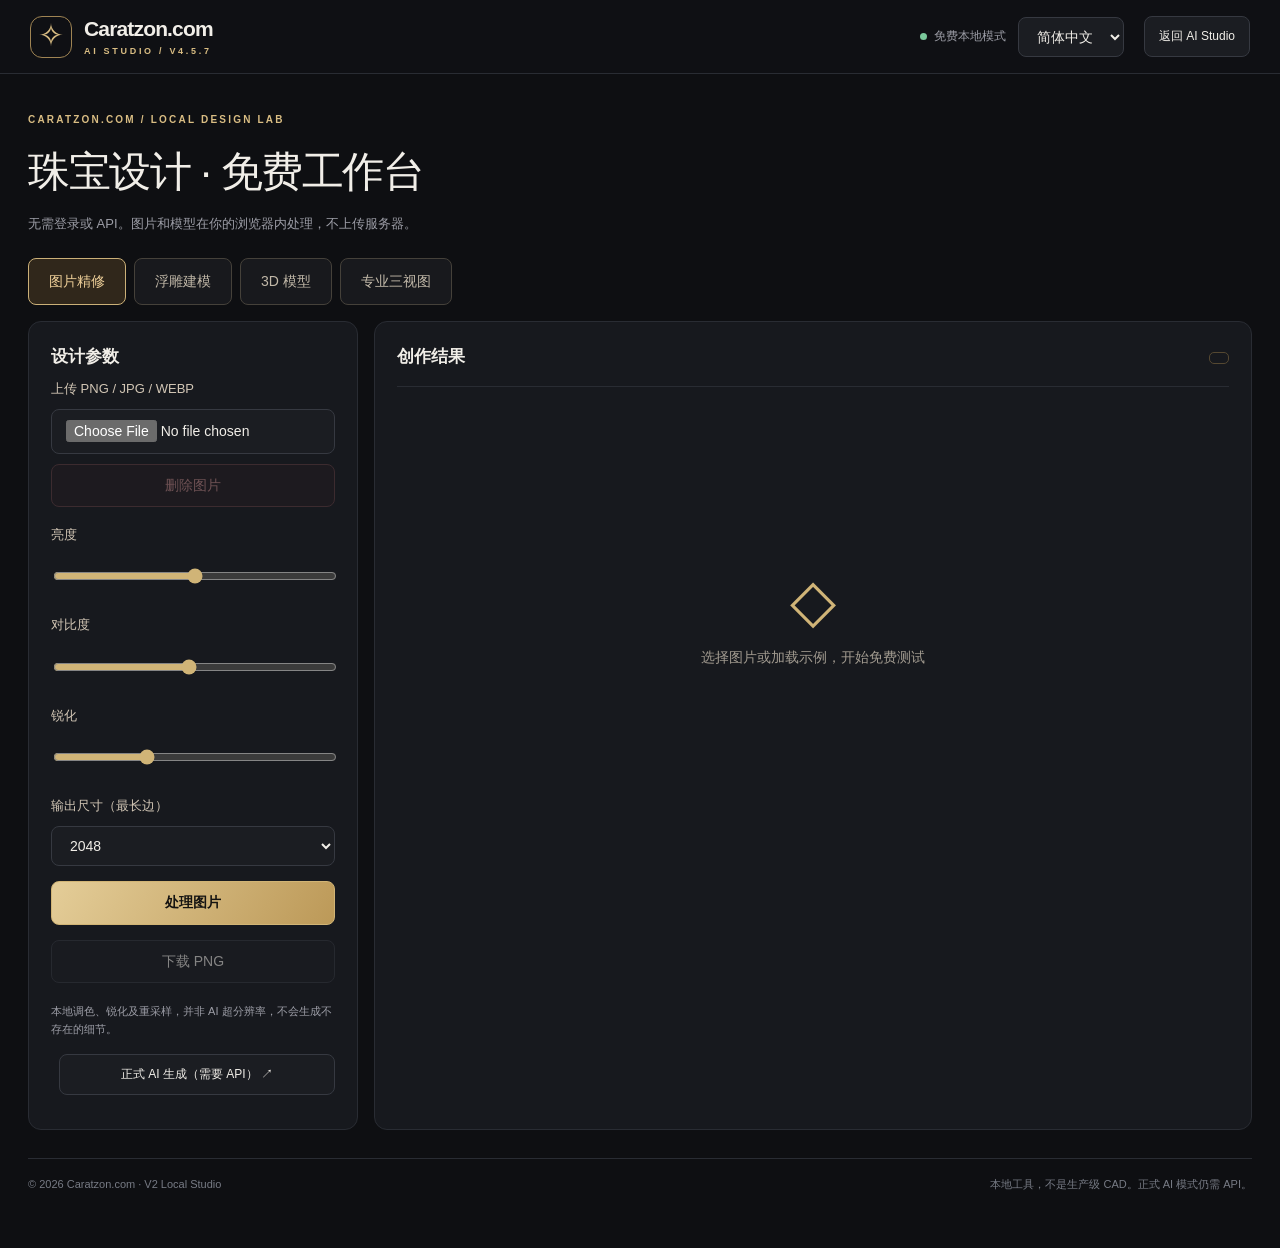
==== commit 943bfb23: "3D support" ====
--- a/public/free-studio.html
+++ b/public/free-studio.html
@@ -1 +1 @@
-<!DOCTYPE html><html lang="zh-Hans"><head><meta charset="UTF-8"><meta name="viewport" content="width=device-width,initial-scale=1"><title>Caratzon.com · Free Studio V2</title><link rel="stylesheet" href="style.css"><link rel="stylesheet" href="free.css?v=2.1"></head><body><header class="top"><a class="brand" href="./"><span class="mark">✧</span><span>Caratzon.com<small>AI STUDIO / V4.5.6</small></span></a><div class="topright"><span class="status live"><i></i><span data-l="free">免费本地模式</span></span><select id="freeLang"><option value="zh">简体中文</option><option value="en">English</option><option value="ru">Русский</option></select><a class="outline linkbtn" href="./" data-l="back">返回 AI Studio</a></div></header><main class="free-main"><div class="eyebrow">CARATZON.COM / LOCAL DESIGN LAB</div><h1 data-l="title">珠宝设计 · 免费工作台</h1><p class="muted" data-l="intro">无需登录或 API。图片和模型在你的浏览器内处理，不上传服务器。</p><div class="free-tabs" role="group"><button data-tab="image" data-l="photo">图片精修</button><button data-tab="relief" data-l="relief">浮雕建模</button><button data-tab="model" data-l="model">3D 模型</button><button data-tab="views" data-l="views">专业三视图</button></div><div class="free-grid"><section class="panel free-controls"><h2 data-l="input">设计参数</h2><div data-panel="image"><label data-l="upload">上传 PNG / JPG / WEBP</label><input type="file" id="photoFile" accept="image/png,image/jpeg,image/webp"><button type="button" class="outline clear-upload" id="clearPhoto" data-l="clearPhoto" disabled>删除图片</button><label data-l="brightness">亮度</label><input type="range" id="brightness" min="-40" max="40" value="0"><label data-l="contrast">对比度</label><input type="range" id="contrast" min="-30" max="50" value="8"><label data-l="sharp">锐化</label><input type="range" id="sharp" min="0" max="100" value="30"><label data-l="size">输出尺寸（最长边）</label><select id="photoSize"><option>1024</option><option selected>2048</option><option>3072</option></select><button class="gold" id="processPhoto" data-l="enhance">处理图片</button><button class="outline" id="savePhoto" data-l="downloadPNG" disabled>下载 PNG</button><p class="note" data-l="photoNote">本地调色、锐化及重采样，并非 AI 超分辨率，不会生成不存在的细节。</p></div><div data-panel="relief" hidden><label data-l="heightmap">上传灰阶高度图（白高黑低）</label><input type="file" id="reliefFile" accept="image/png,image/jpeg,image/webp"><button type="button" class="outline clear-upload" id="clearRelief" data-l="clearRelief" disabled>删除高度图</button><button class="outline" id="sampleRelief" data-l="sampleRelief">载入羽毛浮雕示例</button><img id="heightPreview" alt="Height map" hidden><label data-l="depth">浮雕高度（mm）</label><input type="number" id="depth" min="0.2" max="10" step="0.1" value="2"><label data-l="width">底板宽度（mm）</label><input type="number" id="width" min="5" max="100" value="32"><label data-l="base">底板厚度（mm）</label><input type="number" id="base" min="0.4" max="10" step="0.1" value="1.2"><label data-l="resolution">网格精度</label><select id="res"><option value="96">96</option><option value="160" selected>160</option><option value="256">256</option></select><label class="check"><input type="checkbox" id="invert"><span data-l="invert">反转高度（黑高白低）</span></label><button class="gold" id="buildRelief" data-l="build">生成实际浮雕网格</button><p class="note" data-l="reliefNote">根据亮度生成矩形封底浮雕；普通照片的亮度不等于真实深度。生产前需检查。</p></div><div data-panel="model" hidden><label data-l="localGLB">打开本地 GLB（≤ 40 MB）</label><input type="file" id="glbFile" accept=".glb"><button type="button" class="outline clear-upload" id="clearModel" data-l="clearModel" disabled>删除模型</button><button class="outline" id="sampleModel" data-l="sampleModel">打开精细戒指示例</button><p class="note" data-l="glbNote">支持普通静态三角网格 GLB；不支持 Draco、Meshopt、动画或纹理显示。材质为几何预览。</p></div><div data-panel="views" hidden><p class="muted" data-l="viewsIntro">从当前模型按固定正交方向生成同一比例的正面、侧面、俯视图。</p><button class="gold" id="makeViews" data-l="makeViews">生成三视图</button><button class="outline" id="saveViews" disabled data-l="downloadPNG">下载 PNG</button><button class="outline" id="printViews" disabled data-l="print">打印 / 保存 PDF</button><p class="note" data-l="viewsNote">投影方向取决于模型坐标轴。未自动标注尺寸或生成生产工程图。</p></div><div id="meshActions" hidden><hr><label data-l="material">预览材质</label><select id="mat"><option value="original" data-l="original">原始颜色</option><option value="gold" data-l="gold">金色</option><option value="silver" data-l="silver">银色</option><option value="gray" data-l="gray">灰模</option></select><div id="purposePanel" hidden style="border:1px solid #6d5d40;border-radius:8px;padding:12px;margin:12px 0"><label id="purposeLabel" for="modelPurpose">模型用途</label><select id="modelPurpose"><option value="display">展示用途</option><option value="production">生产用途</option></select><p id="purposeNote" class="note"></p><p class="note">AI Studio 转入的模型自动使用管理员本地视觉 AI 检查；手动导入文件默认只检查网格，补充原图后才会发送预览进行视觉检查。 / Transferred AI models are reviewed by private local AI; manually imported files stay in the browser unless you explicitly request visual review.</p><div id="productionControls" hidden><label id="prodRefLabel" for="prodRef" hidden style="display:none!important">原始参考图片（可选）</label><input id="prodRef" type="file" accept="image/png,image/jpeg,image/webp" hidden style="display:none!important"><button class="gold" id="prodGenerate" type="button" hidden style="display:none!important">生成无宝石生产模型</button><div id="prodReview" hidden><img id="prodImage" alt="Metal mounting reference" style="width:100%;max-height:240px;object-fit:contain;background:white"><p id="prodReviewNote" class="note"></p><button class="gold" id="prodApprove" type="button">确认参考图并转 3D</button><button class="outline" id="prodCancel" type="button">取消</button></div><label class="check" id="prodReuseWrap" hidden><input type="checkbox" id="prodReuse"><span id="prodReuseLabel">确认原模型没有任何宝石，直接使用原模型</span></label><button class="outline" id="side448" type="button">侧面深度检查 / Side view</button><p id="depth448" class="note" style="white-space:pre-wrap" hidden></p><div id="prodCheck" hidden><label id="prodSizeLabel" for="prodSize">实际最长边（mm）</label><input id="prodSize" type="number" min="1" max="500" step="0.01" placeholder="mm"><label class="check"><input type="checkbox" id="prodConfirmed"><span id="prodConfirmedLabel">已检查空石位及镶爪</span></label></div><p id="prodStatus" class="note" role="status" aria-live="polite"></p></div></div><button class="outline" id="saveGLB" disabled data-l="downloadGLB">下载 GLB</button><button class="outline" id="saveSTL" disabled data-l="downloadSTL">下载 STL</button><button class="outline" id="saveOBJ" disabled data-l="downloadOBJ">下载 OBJ + MTL</button><button class="outline" id="goViews" data-l="toViews">转到三视图</button></div><a class="outline linkbtn" href="./" data-l="paid">正式 AI 生成（需要 API） ↗</a></section><section class="panel free-output"><div class="paneltitle"><h2 data-l="output">创作结果</h2><span id="info" class="resultbadge"></span></div><div id="photoStage" hidden><canvas id="photoCanvas"></canvas></div><div id="modelStage" hidden><canvas id="meshCanvas" width="1000" height="760" tabindex="0"></canvas><p class="note" data-l="drag">拖动旋转 · 滚轮缩放 · 双击重置</p></div><div id="viewsStage" hidden><canvas id="viewsCanvas" width="2400" height="1000"></canvas></div><div id="empty" class="free-empty"><span>◇</span><p data-l="empty">选择图片或加载示例，开始免费测试</p></div><p id="message" role="status" aria-live="polite" class="note"></p></section></div><footer><span>© 2026 Caratzon.com · V2 Local Studio</span><span data-l="disclaimer">本地工具，不是生产级 CAD。正式 AI 模式仍需 API。</span></footer></main><script src="3d-export.js?v=2.0" defer></script><script src="mesh-lock.js?v=4.4.4" defer></script><script src="brooch450.js?v=4.5.2"></script><script src="product449.js?v=4.5.2"></script><script src="quality.js?v=4.5.6" defer></script><script src="mesh-clean.js?v=4.4.4" defer></script><script src="stone-region.js?v=4.4.8" defer></script><script src="transfer444.js?v=4.4.4"></script><script src="download453.js?v=4.5.3"></script><script src="ring454.js?v=4.5.6"></script><script src="ring456.js?v=4.5.6"></script><script src="free.js?v=4.5.6" defer></script><script src="3d-print-supports.js?v=1.0" defer></script><script src="stone-fit.js?v=4.4.4" defer></script></body></html>
+<!DOCTYPE html><html lang="zh-Hans"><head><meta charset="UTF-8"><meta name="viewport" content="width=device-width,initial-scale=1"><title>Caratzon.com · Free Studio V2</title><link rel="stylesheet" href="style.css"><link rel="stylesheet" href="free.css?v=2.1"></head><body><header class="top"><a class="brand" href="./"><span class="mark">✧</span><span>Caratzon.com<small>AI STUDIO / V4.5.7</small></span></a><div class="topright"><span class="status live"><i></i><span data-l="free">免费本地模式</span></span><select id="freeLang"><option value="zh">简体中文</option><option value="en">English</option><option value="ru">Русский</option></select><a class="outline linkbtn" href="./" data-l="back">返回 AI Studio</a></div></header><main class="free-main"><div class="eyebrow">CARATZON.COM / LOCAL DESIGN LAB</div><h1 data-l="title">珠宝设计 · 免费工作台</h1><p class="muted" data-l="intro">无需登录或 API。图片和模型在你的浏览器内处理，不上传服务器。</p><div class="free-tabs" role="group"><button data-tab="image" data-l="photo">图片精修</button><button data-tab="relief" data-l="relief">浮雕建模</button><button data-tab="model" data-l="model">3D 模型</button><button data-tab="views" data-l="views">专业三视图</button></div><div class="free-grid"><section class="panel free-controls"><h2 data-l="input">设计参数</h2><div data-panel="image"><label data-l="upload">上传 PNG / JPG / WEBP</label><input type="file" id="photoFile" accept="image/png,image/jpeg,image/webp"><button type="button" class="outline clear-upload" id="clearPhoto" data-l="clearPhoto" disabled>删除图片</button><label data-l="brightness">亮度</label><input type="range" id="brightness" min="-40" max="40" value="0"><label data-l="contrast">对比度</label><input type="range" id="contrast" min="-30" max="50" value="8"><label data-l="sharp">锐化</label><input type="range" id="sharp" min="0" max="100" value="30"><label data-l="size">输出尺寸（最长边）</label><select id="photoSize"><option>1024</option><option selected>2048</option><option>3072</option></select><button class="gold" id="processPhoto" data-l="enhance">处理图片</button><button class="outline" id="savePhoto" data-l="downloadPNG" disabled>下载 PNG</button><p class="note" data-l="photoNote">本地调色、锐化及重采样，并非 AI 超分辨率，不会生成不存在的细节。</p></div><div data-panel="relief" hidden><label data-l="heightmap">上传灰阶高度图（白高黑低）</label><input type="file" id="reliefFile" accept="image/png,image/jpeg,image/webp"><button type="button" class="outline clear-upload" id="clearRelief" data-l="clearRelief" disabled>删除高度图</button><button class="outline" id="sampleRelief" data-l="sampleRelief">载入羽毛浮雕示例</button><img id="heightPreview" alt="Height map" hidden><label data-l="depth">浮雕高度（mm）</label><input type="number" id="depth" min="0.2" max="10" step="0.1" value="2"><label data-l="width">底板宽度（mm）</label><input type="number" id="width" min="5" max="100" value="32"><label data-l="base">底板厚度（mm）</label><input type="number" id="base" min="0.4" max="10" step="0.1" value="1.2"><label data-l="resolution">网格精度</label><select id="res"><option value="96">96</option><option value="160" selected>160</option><option value="256">256</option></select><label class="check"><input type="checkbox" id="invert"><span data-l="invert">反转高度（黑高白低）</span></label><button class="gold" id="buildRelief" data-l="build">生成实际浮雕网格</button><p class="note" data-l="reliefNote">根据亮度生成矩形封底浮雕；普通照片的亮度不等于真实深度。生产前需检查。</p></div><div data-panel="model" hidden><label data-l="localGLB">打开本地 GLB（≤ 40 MB）</label><input type="file" id="glbFile" accept=".glb"><button type="button" class="outline clear-upload" id="clearModel" data-l="clearModel" disabled>删除模型</button><button class="outline" id="sampleModel" data-l="sampleModel">打开精细戒指示例</button><p class="note" data-l="glbNote">支持普通静态三角网格 GLB；不支持 Draco、Meshopt、动画或纹理显示。材质为几何预览。</p></div><div data-panel="views" hidden><p class="muted" data-l="viewsIntro">从当前模型按固定正交方向生成同一比例的正面、侧面、俯视图。</p><button class="gold" id="makeViews" data-l="makeViews">生成三视图</button><button class="outline" id="saveViews" disabled data-l="downloadPNG">下载 PNG</button><button class="outline" id="printViews" disabled data-l="print">打印 / 保存 PDF</button><p class="note" data-l="viewsNote">投影方向取决于模型坐标轴。未自动标注尺寸或生成生产工程图。</p></div><div id="meshActions" hidden><hr><label data-l="material">预览材质</label><select id="mat"><option value="original" data-l="original">原始颜色</option><option value="gold" data-l="gold">金色</option><option value="silver" data-l="silver">银色</option><option value="gray" data-l="gray">灰模</option></select><div id="purposePanel" hidden style="border:1px solid #6d5d40;border-radius:8px;padding:12px;margin:12px 0"><label id="purposeLabel" for="modelPurpose">模型用途</label><select id="modelPurpose"><option value="display">展示用途</option><option value="production">生产用途</option></select><p id="purposeNote" class="note"></p><p class="note">AI Studio 转入的模型自动使用管理员本地视觉 AI 检查；手动导入文件默认只检查网格，补充原图后才会发送预览进行视觉检查。 / Transferred AI models are reviewed by private local AI; manually imported files stay in the browser unless you explicitly request visual review.</p><div id="productionControls" hidden><label id="prodRefLabel" for="prodRef" hidden style="display:none!important">原始参考图片（可选）</label><input id="prodRef" type="file" accept="image/png,image/jpeg,image/webp" hidden style="display:none!important"><button class="gold" id="prodGenerate" type="button" hidden style="display:none!important">生成无宝石生产模型</button><div id="prodReview" hidden><img id="prodImage" alt="Metal mounting reference" style="width:100%;max-height:240px;object-fit:contain;background:white"><p id="prodReviewNote" class="note"></p><button class="gold" id="prodApprove" type="button">确认参考图并转 3D</button><button class="outline" id="prodCancel" type="button">取消</button></div><label class="check" id="prodReuseWrap" hidden><input type="checkbox" id="prodReuse"><span id="prodReuseLabel">确认原模型没有任何宝石，直接使用原模型</span></label><button class="outline" id="side448" type="button">侧面深度检查 / Side view</button><p id="depth448" class="note" style="white-space:pre-wrap" hidden></p><div id="prodCheck" hidden><label id="prodSizeLabel" for="prodSize">实际最长边（mm）</label><input id="prodSize" type="number" min="1" max="500" step="0.01" placeholder="mm"><label class="check"><input type="checkbox" id="prodConfirmed"><span id="prodConfirmedLabel">已检查空石位及镶爪</span></label></div><p id="prodStatus" class="note" role="status" aria-live="polite"></p></div></div><button class="outline" id="saveGLB" disabled data-l="downloadGLB">下载 GLB</button><button class="outline" id="saveSTL" disabled data-l="downloadSTL">下载 STL</button><button class="outline" id="saveOBJ" disabled data-l="downloadOBJ">下载 OBJ + MTL</button><button class="outline" id="goViews" data-l="toViews">转到三视图</button></div><a class="outline linkbtn" href="./" data-l="paid">正式 AI 生成（需要 API） ↗</a></section><section class="panel free-output"><div class="paneltitle"><h2 data-l="output">创作结果</h2><span id="info" class="resultbadge"></span></div><div id="photoStage" hidden><canvas id="photoCanvas"></canvas></div><div id="modelStage" hidden><canvas id="meshCanvas" width="1000" height="760" tabindex="0"></canvas><p class="note" data-l="drag">拖动旋转 · 滚轮缩放 · 双击重置</p></div><div id="viewsStage" hidden><canvas id="viewsCanvas" width="2400" height="1000"></canvas></div><div id="empty" class="free-empty"><span>◇</span><p data-l="empty">选择图片或加载示例，开始免费测试</p></div><p id="message" role="status" aria-live="polite" class="note"></p></section></div><footer><span>© 2026 Caratzon.com · V2 Local Studio</span><span data-l="disclaimer">本地工具，不是生产级 CAD。正式 AI 模式仍需 API。</span></footer></main><script src="3d-export.js?v=2.0" defer></script><script src="mesh-lock.js?v=4.4.4" defer></script><script src="brooch450.js?v=4.5.2"></script><script src="product449.js?v=4.5.2"></script><script src="quality.js?v=4.5.6" defer></script><script src="mesh-clean.js?v=4.4.4" defer></script><script src="stone-region.js?v=4.4.8" defer></script><script src="transfer444.js?v=4.4.4"></script><script src="download453.js?v=4.5.3"></script><script src="ring454.js?v=4.5.6"></script><script src="ring456.js?v=4.5.6"></script><script src="free.js?v=4.5.7" defer></script><script src="3d-print-supports.js?v=1.0" defer></script><script src="stone-fit.js?v=4.4.4" defer></script></body></html>
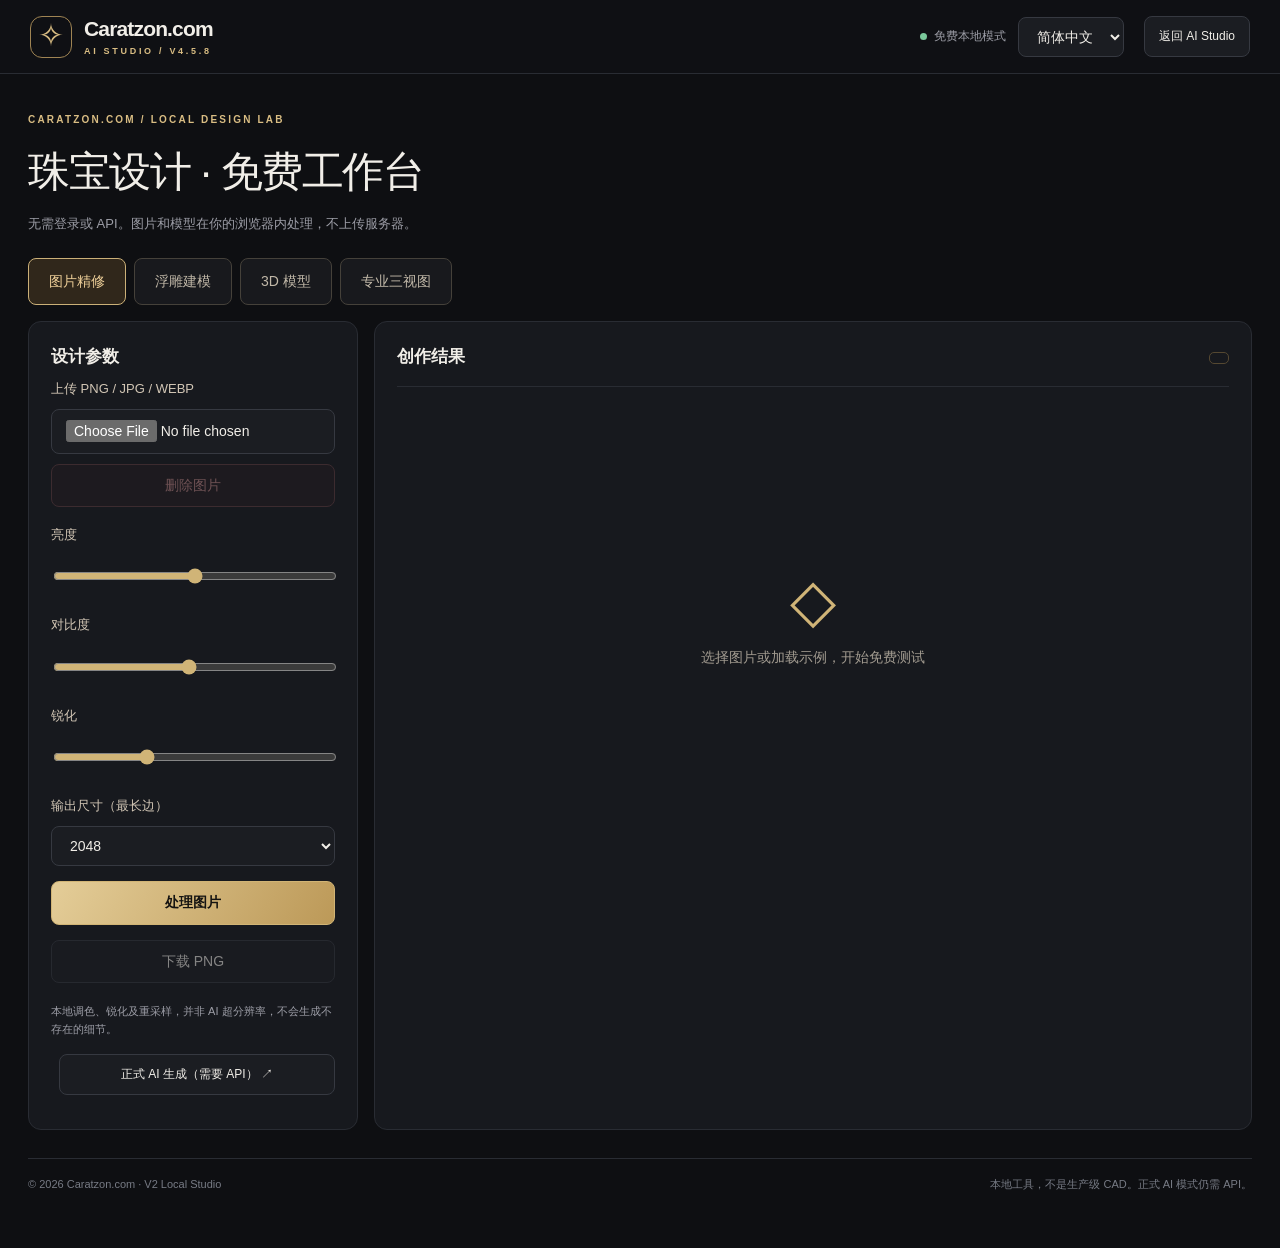
==== commit 4f82320f: "3d support" ====
--- a/public/free-studio.html
+++ b/public/free-studio.html
@@ -1 +1 @@
-<!DOCTYPE html><html lang="zh-Hans"><head><meta charset="UTF-8"><meta name="viewport" content="width=device-width,initial-scale=1"><title>Caratzon.com · Free Studio V2</title><link rel="stylesheet" href="style.css"><link rel="stylesheet" href="free.css?v=2.1"></head><body><header class="top"><a class="brand" href="./"><span class="mark">✧</span><span>Caratzon.com<small>AI STUDIO / V4.5.7</small></span></a><div class="topright"><span class="status live"><i></i><span data-l="free">免费本地模式</span></span><select id="freeLang"><option value="zh">简体中文</option><option value="en">English</option><option value="ru">Русский</option></select><a class="outline linkbtn" href="./" data-l="back">返回 AI Studio</a></div></header><main class="free-main"><div class="eyebrow">CARATZON.COM / LOCAL DESIGN LAB</div><h1 data-l="title">珠宝设计 · 免费工作台</h1><p class="muted" data-l="intro">无需登录或 API。图片和模型在你的浏览器内处理，不上传服务器。</p><div class="free-tabs" role="group"><button data-tab="image" data-l="photo">图片精修</button><button data-tab="relief" data-l="relief">浮雕建模</button><button data-tab="model" data-l="model">3D 模型</button><button data-tab="views" data-l="views">专业三视图</button></div><div class="free-grid"><section class="panel free-controls"><h2 data-l="input">设计参数</h2><div data-panel="image"><label data-l="upload">上传 PNG / JPG / WEBP</label><input type="file" id="photoFile" accept="image/png,image/jpeg,image/webp"><button type="button" class="outline clear-upload" id="clearPhoto" data-l="clearPhoto" disabled>删除图片</button><label data-l="brightness">亮度</label><input type="range" id="brightness" min="-40" max="40" value="0"><label data-l="contrast">对比度</label><input type="range" id="contrast" min="-30" max="50" value="8"><label data-l="sharp">锐化</label><input type="range" id="sharp" min="0" max="100" value="30"><label data-l="size">输出尺寸（最长边）</label><select id="photoSize"><option>1024</option><option selected>2048</option><option>3072</option></select><button class="gold" id="processPhoto" data-l="enhance">处理图片</button><button class="outline" id="savePhoto" data-l="downloadPNG" disabled>下载 PNG</button><p class="note" data-l="photoNote">本地调色、锐化及重采样，并非 AI 超分辨率，不会生成不存在的细节。</p></div><div data-panel="relief" hidden><label data-l="heightmap">上传灰阶高度图（白高黑低）</label><input type="file" id="reliefFile" accept="image/png,image/jpeg,image/webp"><button type="button" class="outline clear-upload" id="clearRelief" data-l="clearRelief" disabled>删除高度图</button><button class="outline" id="sampleRelief" data-l="sampleRelief">载入羽毛浮雕示例</button><img id="heightPreview" alt="Height map" hidden><label data-l="depth">浮雕高度（mm）</label><input type="number" id="depth" min="0.2" max="10" step="0.1" value="2"><label data-l="width">底板宽度（mm）</label><input type="number" id="width" min="5" max="100" value="32"><label data-l="base">底板厚度（mm）</label><input type="number" id="base" min="0.4" max="10" step="0.1" value="1.2"><label data-l="resolution">网格精度</label><select id="res"><option value="96">96</option><option value="160" selected>160</option><option value="256">256</option></select><label class="check"><input type="checkbox" id="invert"><span data-l="invert">反转高度（黑高白低）</span></label><button class="gold" id="buildRelief" data-l="build">生成实际浮雕网格</button><p class="note" data-l="reliefNote">根据亮度生成矩形封底浮雕；普通照片的亮度不等于真实深度。生产前需检查。</p></div><div data-panel="model" hidden><label data-l="localGLB">打开本地 GLB（≤ 40 MB）</label><input type="file" id="glbFile" accept=".glb"><button type="button" class="outline clear-upload" id="clearModel" data-l="clearModel" disabled>删除模型</button><button class="outline" id="sampleModel" data-l="sampleModel">打开精细戒指示例</button><p class="note" data-l="glbNote">支持普通静态三角网格 GLB；不支持 Draco、Meshopt、动画或纹理显示。材质为几何预览。</p></div><div data-panel="views" hidden><p class="muted" data-l="viewsIntro">从当前模型按固定正交方向生成同一比例的正面、侧面、俯视图。</p><button class="gold" id="makeViews" data-l="makeViews">生成三视图</button><button class="outline" id="saveViews" disabled data-l="downloadPNG">下载 PNG</button><button class="outline" id="printViews" disabled data-l="print">打印 / 保存 PDF</button><p class="note" data-l="viewsNote">投影方向取决于模型坐标轴。未自动标注尺寸或生成生产工程图。</p></div><div id="meshActions" hidden><hr><label data-l="material">预览材质</label><select id="mat"><option value="original" data-l="original">原始颜色</option><option value="gold" data-l="gold">金色</option><option value="silver" data-l="silver">银色</option><option value="gray" data-l="gray">灰模</option></select><div id="purposePanel" hidden style="border:1px solid #6d5d40;border-radius:8px;padding:12px;margin:12px 0"><label id="purposeLabel" for="modelPurpose">模型用途</label><select id="modelPurpose"><option value="display">展示用途</option><option value="production">生产用途</option></select><p id="purposeNote" class="note"></p><p class="note">AI Studio 转入的模型自动使用管理员本地视觉 AI 检查；手动导入文件默认只检查网格，补充原图后才会发送预览进行视觉检查。 / Transferred AI models are reviewed by private local AI; manually imported files stay in the browser unless you explicitly request visual review.</p><div id="productionControls" hidden><label id="prodRefLabel" for="prodRef" hidden style="display:none!important">原始参考图片（可选）</label><input id="prodRef" type="file" accept="image/png,image/jpeg,image/webp" hidden style="display:none!important"><button class="gold" id="prodGenerate" type="button" hidden style="display:none!important">生成无宝石生产模型</button><div id="prodReview" hidden><img id="prodImage" alt="Metal mounting reference" style="width:100%;max-height:240px;object-fit:contain;background:white"><p id="prodReviewNote" class="note"></p><button class="gold" id="prodApprove" type="button">确认参考图并转 3D</button><button class="outline" id="prodCancel" type="button">取消</button></div><label class="check" id="prodReuseWrap" hidden><input type="checkbox" id="prodReuse"><span id="prodReuseLabel">确认原模型没有任何宝石，直接使用原模型</span></label><button class="outline" id="side448" type="button">侧面深度检查 / Side view</button><p id="depth448" class="note" style="white-space:pre-wrap" hidden></p><div id="prodCheck" hidden><label id="prodSizeLabel" for="prodSize">实际最长边（mm）</label><input id="prodSize" type="number" min="1" max="500" step="0.01" placeholder="mm"><label class="check"><input type="checkbox" id="prodConfirmed"><span id="prodConfirmedLabel">已检查空石位及镶爪</span></label></div><p id="prodStatus" class="note" role="status" aria-live="polite"></p></div></div><button class="outline" id="saveGLB" disabled data-l="downloadGLB">下载 GLB</button><button class="outline" id="saveSTL" disabled data-l="downloadSTL">下载 STL</button><button class="outline" id="saveOBJ" disabled data-l="downloadOBJ">下载 OBJ + MTL</button><button class="outline" id="goViews" data-l="toViews">转到三视图</button></div><a class="outline linkbtn" href="./" data-l="paid">正式 AI 生成（需要 API） ↗</a></section><section class="panel free-output"><div class="paneltitle"><h2 data-l="output">创作结果</h2><span id="info" class="resultbadge"></span></div><div id="photoStage" hidden><canvas id="photoCanvas"></canvas></div><div id="modelStage" hidden><canvas id="meshCanvas" width="1000" height="760" tabindex="0"></canvas><p class="note" data-l="drag">拖动旋转 · 滚轮缩放 · 双击重置</p></div><div id="viewsStage" hidden><canvas id="viewsCanvas" width="2400" height="1000"></canvas></div><div id="empty" class="free-empty"><span>◇</span><p data-l="empty">选择图片或加载示例，开始免费测试</p></div><p id="message" role="status" aria-live="polite" class="note"></p></section></div><footer><span>© 2026 Caratzon.com · V2 Local Studio</span><span data-l="disclaimer">本地工具，不是生产级 CAD。正式 AI 模式仍需 API。</span></footer></main><script src="3d-export.js?v=2.0" defer></script><script src="mesh-lock.js?v=4.4.4" defer></script><script src="brooch450.js?v=4.5.2"></script><script src="product449.js?v=4.5.2"></script><script src="quality.js?v=4.5.6" defer></script><script src="mesh-clean.js?v=4.4.4" defer></script><script src="stone-region.js?v=4.4.8" defer></script><script src="transfer444.js?v=4.4.4"></script><script src="download453.js?v=4.5.3"></script><script src="ring454.js?v=4.5.6"></script><script src="ring456.js?v=4.5.6"></script><script src="free.js?v=4.5.7" defer></script><script src="3d-print-supports.js?v=1.0" defer></script><script src="stone-fit.js?v=4.4.4" defer></script></body></html>
+<!DOCTYPE html><html lang="zh-Hans"><head><meta charset="UTF-8"><meta name="viewport" content="width=device-width,initial-scale=1"><title>Caratzon.com · Free Studio V2</title><link rel="stylesheet" href="style.css"><link rel="stylesheet" href="free.css?v=2.1"></head><body><header class="top"><a class="brand" href="./"><span class="mark">✧</span><span>Caratzon.com<small>AI STUDIO / V4.5.8</small></span></a><div class="topright"><span class="status live"><i></i><span data-l="free">免费本地模式</span></span><select id="freeLang"><option value="zh">简体中文</option><option value="en">English</option><option value="ru">Русский</option></select><a class="outline linkbtn" href="./" data-l="back">返回 AI Studio</a></div></header><main class="free-main"><div class="eyebrow">CARATZON.COM / LOCAL DESIGN LAB</div><h1 data-l="title">珠宝设计 · 免费工作台</h1><p class="muted" data-l="intro">无需登录或 API。图片和模型在你的浏览器内处理，不上传服务器。</p><div class="free-tabs" role="group"><button data-tab="image" data-l="photo">图片精修</button><button data-tab="relief" data-l="relief">浮雕建模</button><button data-tab="model" data-l="model">3D 模型</button><button data-tab="views" data-l="views">专业三视图</button></div><div class="free-grid"><section class="panel free-controls"><h2 data-l="input">设计参数</h2><div data-panel="image"><label data-l="upload">上传 PNG / JPG / WEBP</label><input type="file" id="photoFile" accept="image/png,image/jpeg,image/webp"><button type="button" class="outline clear-upload" id="clearPhoto" data-l="clearPhoto" disabled>删除图片</button><label data-l="brightness">亮度</label><input type="range" id="brightness" min="-40" max="40" value="0"><label data-l="contrast">对比度</label><input type="range" id="contrast" min="-30" max="50" value="8"><label data-l="sharp">锐化</label><input type="range" id="sharp" min="0" max="100" value="30"><label data-l="size">输出尺寸（最长边）</label><select id="photoSize"><option>1024</option><option selected>2048</option><option>3072</option></select><button class="gold" id="processPhoto" data-l="enhance">处理图片</button><button class="outline" id="savePhoto" data-l="downloadPNG" disabled>下载 PNG</button><p class="note" data-l="photoNote">本地调色、锐化及重采样，并非 AI 超分辨率，不会生成不存在的细节。</p></div><div data-panel="relief" hidden><label data-l="heightmap">上传灰阶高度图（白高黑低）</label><input type="file" id="reliefFile" accept="image/png,image/jpeg,image/webp"><button type="button" class="outline clear-upload" id="clearRelief" data-l="clearRelief" disabled>删除高度图</button><button class="outline" id="sampleRelief" data-l="sampleRelief">载入羽毛浮雕示例</button><img id="heightPreview" alt="Height map" hidden><label data-l="depth">浮雕高度（mm）</label><input type="number" id="depth" min="0.2" max="10" step="0.1" value="2"><label data-l="width">底板宽度（mm）</label><input type="number" id="width" min="5" max="100" value="32"><label data-l="base">底板厚度（mm）</label><input type="number" id="base" min="0.4" max="10" step="0.1" value="1.2"><label data-l="resolution">网格精度</label><select id="res"><option value="96">96</option><option value="160" selected>160</option><option value="256">256</option></select><label class="check"><input type="checkbox" id="invert"><span data-l="invert">反转高度（黑高白低）</span></label><button class="gold" id="buildRelief" data-l="build">生成实际浮雕网格</button><p class="note" data-l="reliefNote">根据亮度生成矩形封底浮雕；普通照片的亮度不等于真实深度。生产前需检查。</p></div><div data-panel="model" hidden><label data-l="localGLB">打开本地 GLB（≤ 40 MB）</label><input type="file" id="glbFile" accept=".glb"><button type="button" class="outline clear-upload" id="clearModel" data-l="clearModel" disabled>删除模型</button><button class="outline" id="sampleModel" data-l="sampleModel">打开精细戒指示例</button><p class="note" data-l="glbNote">支持普通静态三角网格 GLB；不支持 Draco、Meshopt、动画或纹理显示。材质为几何预览。</p></div><div data-panel="views" hidden><p class="muted" data-l="viewsIntro">从当前模型按固定正交方向生成同一比例的正面、侧面、俯视图。</p><button class="gold" id="makeViews" data-l="makeViews">生成三视图</button><button class="outline" id="saveViews" disabled data-l="downloadPNG">下载 PNG</button><button class="outline" id="printViews" disabled data-l="print">打印 / 保存 PDF</button><p class="note" data-l="viewsNote">投影方向取决于模型坐标轴。未自动标注尺寸或生成生产工程图。</p></div><div id="meshActions" hidden><hr><label data-l="material">预览材质</label><select id="mat"><option value="original" data-l="original">原始颜色</option><option value="gold" data-l="gold">金色</option><option value="silver" data-l="silver">银色</option><option value="gray" data-l="gray">灰模</option></select><div id="purposePanel" hidden style="border:1px solid #6d5d40;border-radius:8px;padding:12px;margin:12px 0"><label id="purposeLabel" for="modelPurpose">模型用途</label><select id="modelPurpose"><option value="display">展示用途</option><option value="production">生产用途</option></select><p id="purposeNote" class="note"></p><p class="note">AI Studio 转入的模型自动使用管理员本地视觉 AI 检查；手动导入文件默认只检查网格，补充原图后才会发送预览进行视觉检查。 / Transferred AI models are reviewed by private local AI; manually imported files stay in the browser unless you explicitly request visual review.</p><div id="productionControls" hidden><label id="prodRefLabel" for="prodRef" hidden style="display:none!important">原始参考图片（可选）</label><input id="prodRef" type="file" accept="image/png,image/jpeg,image/webp" hidden style="display:none!important"><button class="gold" id="prodGenerate" type="button" hidden style="display:none!important">生成无宝石生产模型</button><div id="prodReview" hidden><img id="prodImage" alt="Metal mounting reference" style="width:100%;max-height:240px;object-fit:contain;background:white"><p id="prodReviewNote" class="note"></p><button class="gold" id="prodApprove" type="button">确认参考图并转 3D</button><button class="outline" id="prodCancel" type="button">取消</button></div><label class="check" id="prodReuseWrap" hidden><input type="checkbox" id="prodReuse"><span id="prodReuseLabel">确认原模型没有任何宝石，直接使用原模型</span></label><button class="outline" id="side448" type="button">侧面深度检查 / Side view</button><p id="depth448" class="note" style="white-space:pre-wrap" hidden></p><div id="prodCheck" hidden><label id="prodSizeLabel" for="prodSize">实际最长边（mm）</label><input id="prodSize" type="number" min="1" max="500" step="0.01" placeholder="mm"><label class="check"><input type="checkbox" id="prodConfirmed"><span id="prodConfirmedLabel">已检查空石位及镶爪</span></label></div><p id="prodStatus" class="note" role="status" aria-live="polite"></p></div></div><button class="outline" id="saveGLB" disabled data-l="downloadGLB">下载 GLB</button><button class="outline" id="saveSTL" disabled data-l="downloadSTL">下载 STL</button><button class="outline" id="saveOBJ" disabled data-l="downloadOBJ">下载 OBJ + MTL</button><button class="outline" id="goViews" data-l="toViews">转到三视图</button></div><a class="outline linkbtn" href="./" data-l="paid">正式 AI 生成（需要 API） ↗</a></section><section class="panel free-output"><div class="paneltitle"><h2 data-l="output">创作结果</h2><span id="info" class="resultbadge"></span></div><div id="photoStage" hidden><canvas id="photoCanvas"></canvas></div><div id="modelStage" hidden><canvas id="meshCanvas" width="1000" height="760" tabindex="0"></canvas><p class="note" data-l="drag">拖动旋转 · 滚轮缩放 · 双击重置</p></div><div id="viewsStage" hidden><canvas id="viewsCanvas" width="2400" height="1000"></canvas></div><div id="empty" class="free-empty"><span>◇</span><p data-l="empty">选择图片或加载示例，开始免费测试</p></div><p id="message" role="status" aria-live="polite" class="note"></p></section></div><footer><span>© 2026 Caratzon.com · V2 Local Studio</span><span data-l="disclaimer">本地工具，不是生产级 CAD。正式 AI 模式仍需 API。</span></footer></main><script src="3d-export.js?v=2.0" defer></script><script src="mesh-lock.js?v=4.4.4" defer></script><script src="brooch450.js?v=4.5.2"></script><script src="product449.js?v=4.5.2"></script><script src="quality.js?v=4.5.6" defer></script><script src="mesh-clean.js?v=4.4.4" defer></script><script src="stone-region.js?v=4.4.8" defer></script><script src="transfer444.js?v=4.4.4"></script><script src="download453.js?v=4.5.8"></script><script src="ring454.js?v=4.5.6"></script><script src="ring456.js?v=4.5.6"></script><script src="free.js?v=4.5.8" defer></script><script src="3d-print-supports.js?v=1.0" defer></script><script src="stone-fit.js?v=4.4.4" defer></script></body></html>
